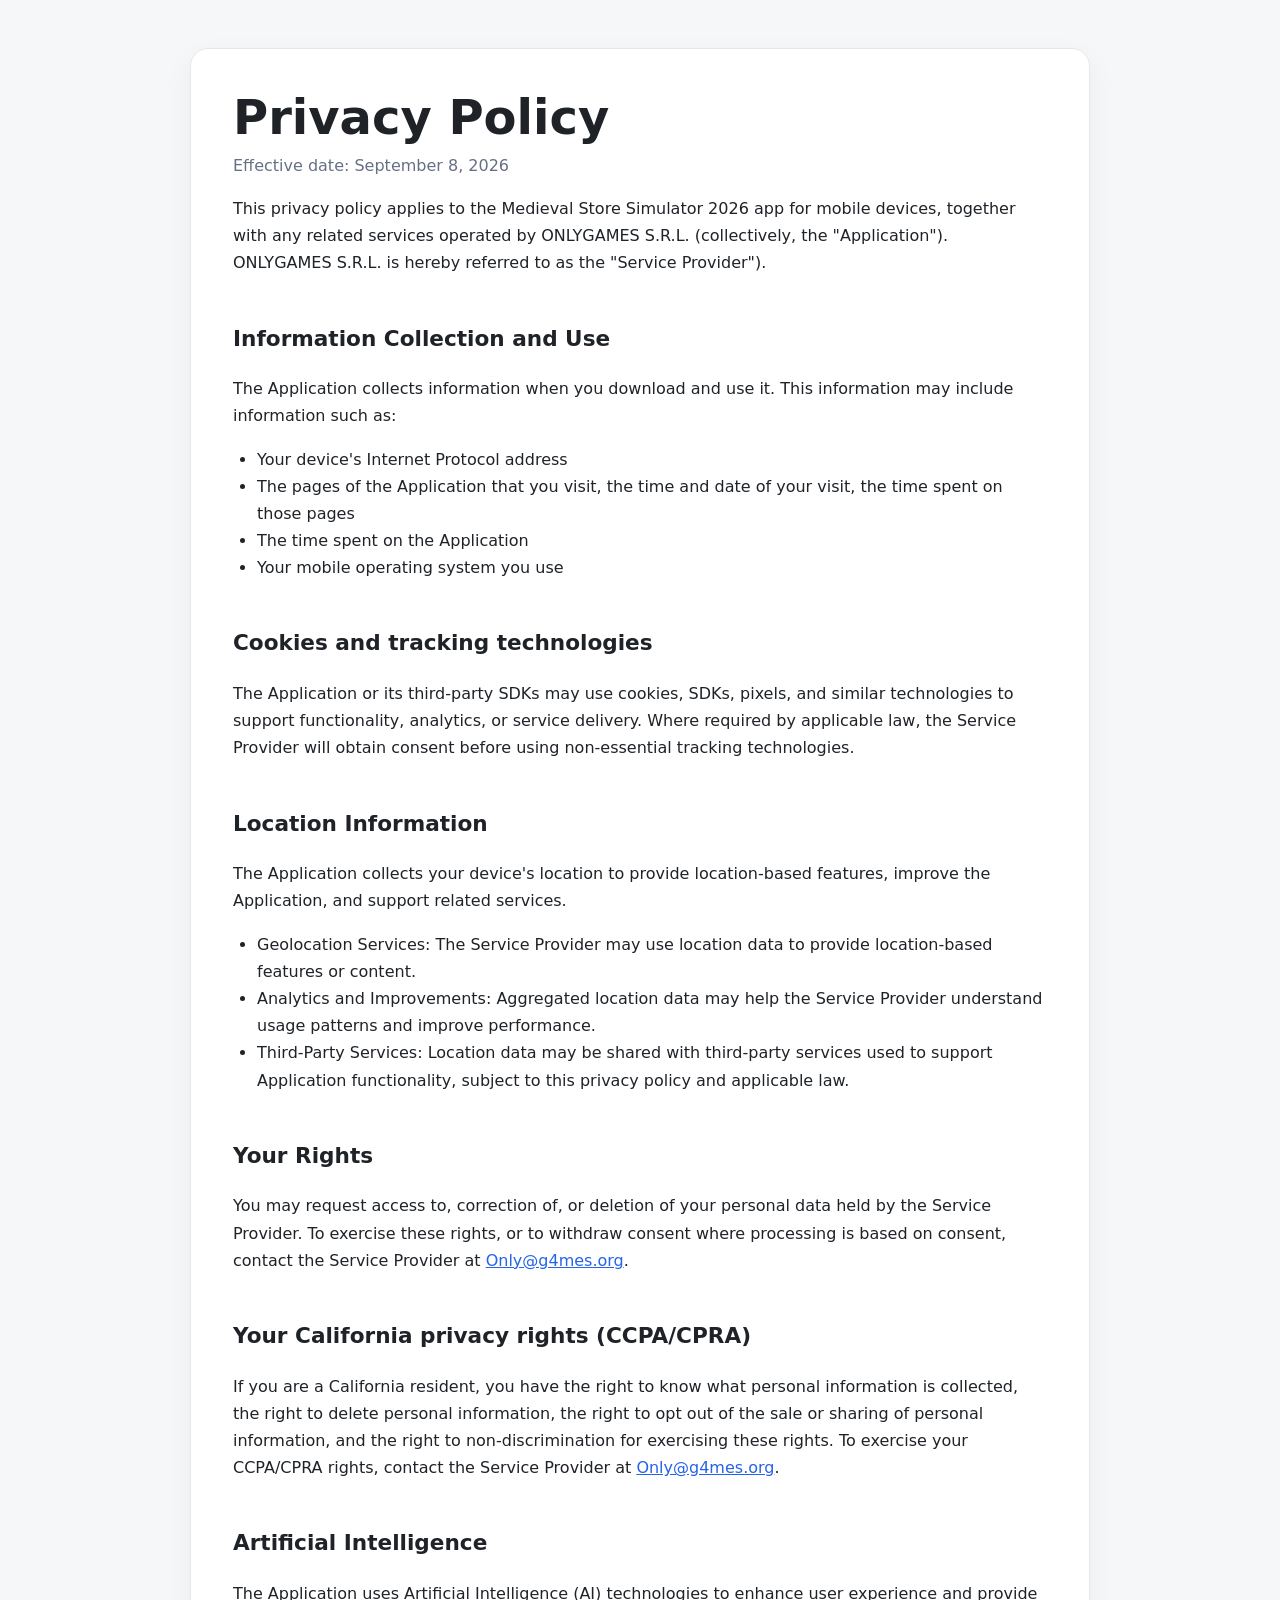
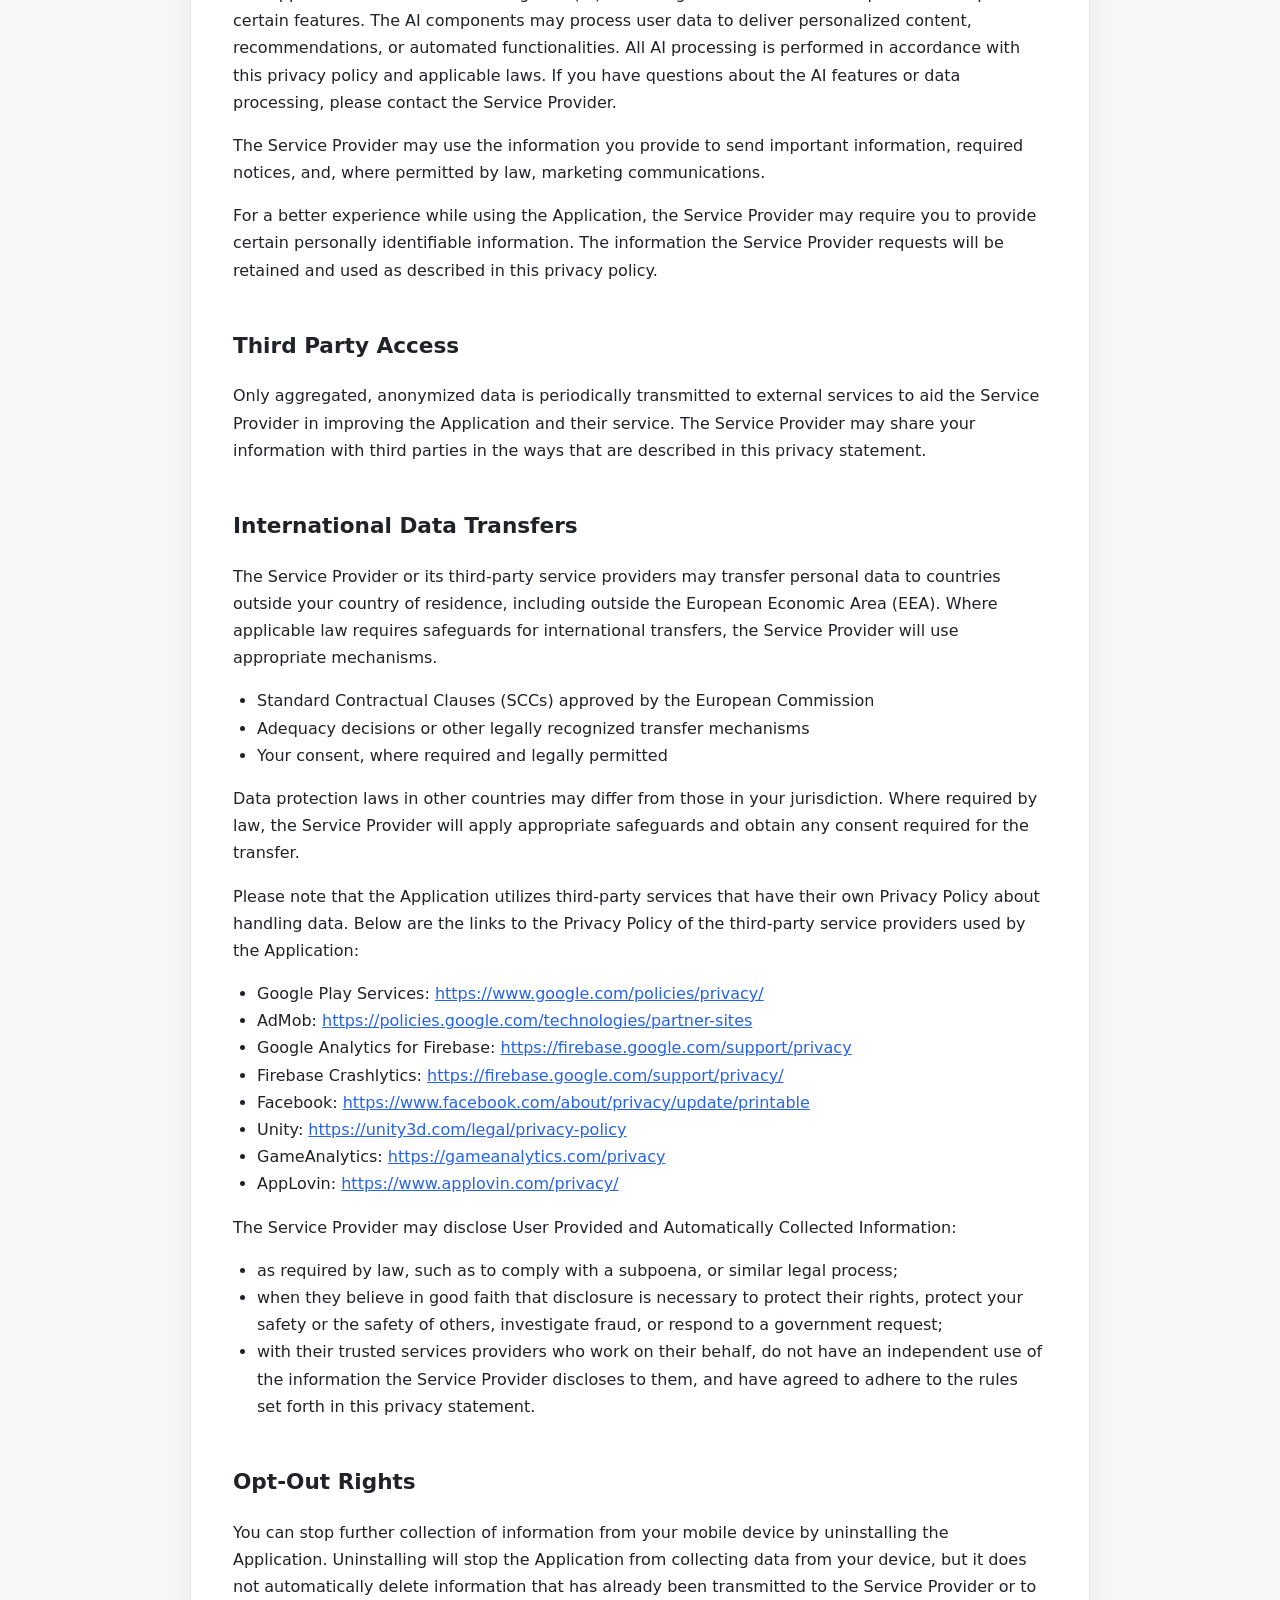
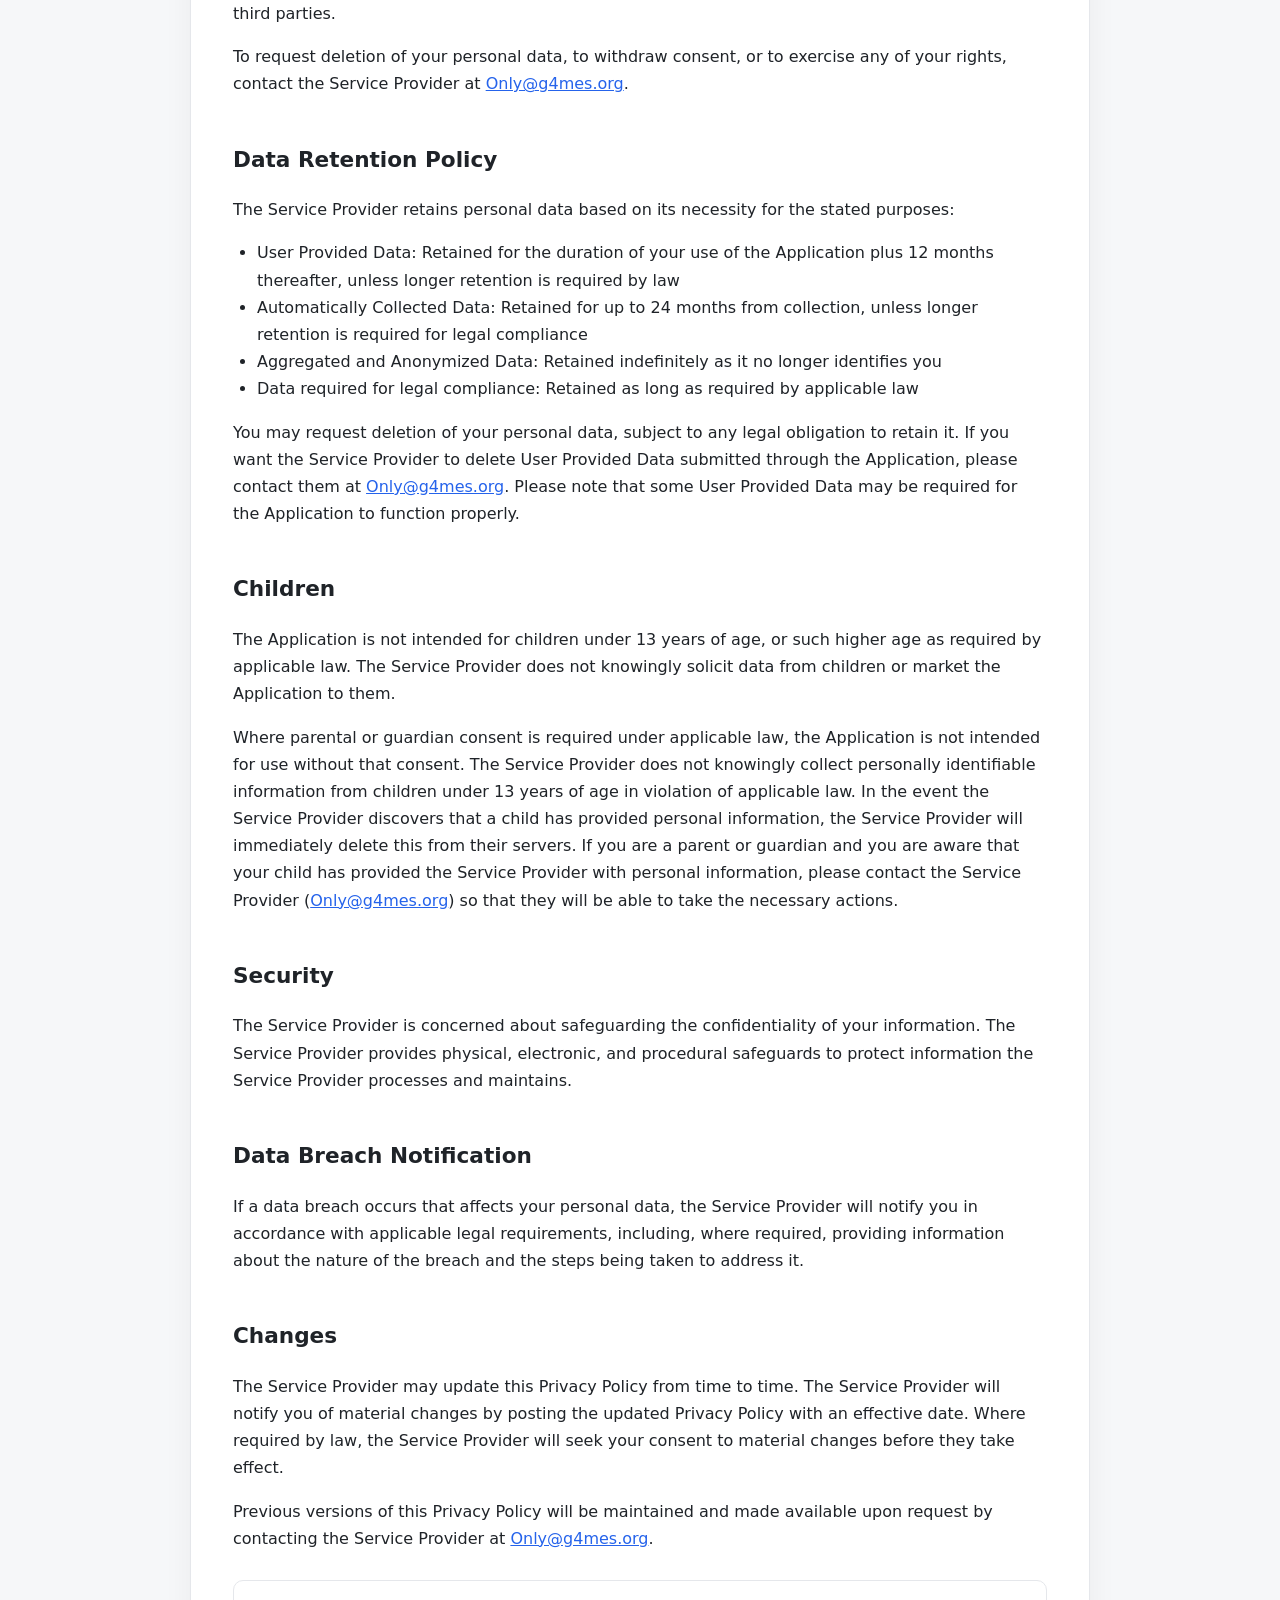
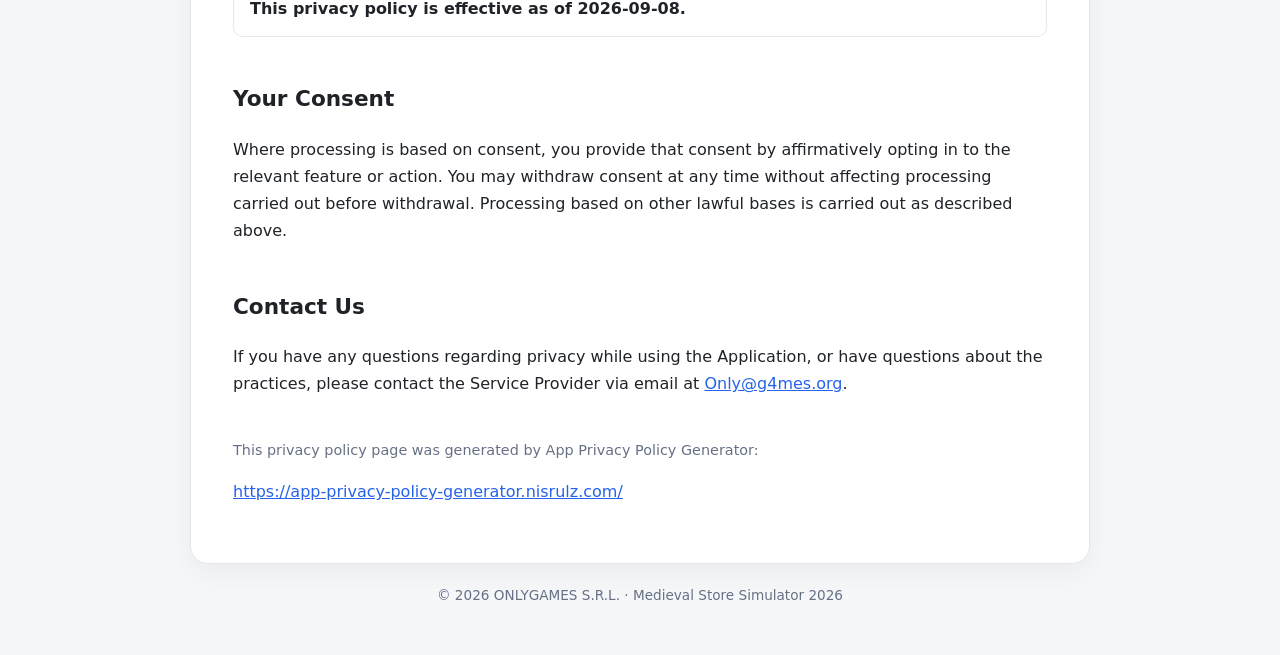
==== privacy-policy-medieval-store-simulator-2026.html @ d5f91316 "+site" ====
<!doctype html>
<html lang="en">
<head>
<meta charset="utf-8">
<meta name="viewport" content="width=device-width, initial-scale=1">
<meta name="robots" content="index,follow">
<title>Privacy Policy — Medieval Store Simulator 2026</title>
<meta name="description" content="Privacy Policy for Medieval Store Simulator 2026 by ONLYGAMES S.R.L.">
<style>
:root {
  color-scheme: light dark;
  --bg: #f6f7f9;
  --card: #ffffff;
  --text: #1f2328;
  --muted: #667085;
  --line: #e5e7eb;
  --accent: #2563eb;
}
@media (prefers-color-scheme: dark) {
  :root {
    --bg: #0f1115;
    --card: #171a21;
    --text: #f4f4f5;
    --muted: #a1a1aa;
    --line: #2a2f3a;
    --accent: #7aa2ff;
  }
}
* { box-sizing: border-box; }
body {
  margin: 0;
  background: var(--bg);
  color: var(--text);
  font-family: Inter, ui-sans-serif, system-ui, -apple-system, BlinkMacSystemFont, "Segoe UI", sans-serif;
  line-height: 1.7;
}
main {
  max-width: 940px;
  margin: 48px auto;
  padding: 0 20px;
}
article {
  background: var(--card);
  border: 1px solid var(--line);
  border-radius: 18px;
  padding: 42px;
  box-shadow: 0 10px 30px rgba(0,0,0,.05);
}
h1 { font-size: clamp(2rem, 5vw, 3rem); line-height: 1.1; margin: 0 0 8px; }
h2 { margin-top: 36px; padding-top: 8px; font-size: 1.35rem; }
p, li { font-size: 1rem; }
ul { padding-left: 24px; }
a { color: var(--accent); word-break: break-word; }
.meta { color: var(--muted); margin-top: 0; }
.effective {
  margin-top: 28px;
  padding: 14px 16px;
  border: 1px solid var(--line);
  border-radius: 10px;
}
.generator { color: var(--muted); font-size: .9rem; margin-top: 40px; }
footer {
  color: var(--muted);
  text-align: center;
  font-size: .85rem;
  padding: 20px 0 0;
}
@media (max-width: 640px) {
  main { margin: 18px auto; padding: 0 12px; }
  article { padding: 24px 18px; border-radius: 14px; }
}
</style>
</head>
<body>
<main>
<article>
<h1>Privacy Policy</h1><p class="meta">Effective date: September 8, 2026</p><p>This privacy policy applies to the Medieval Store Simulator 2026 app for mobile devices, together with any related services operated by ONLYGAMES S.R.L. (collectively, the &quot;Application&quot;). ONLYGAMES S.R.L. is hereby referred to as the &quot;Service Provider&quot;).</p><h2>Information Collection and Use</h2><p>The Application collects information when you download and use it. This information may include information such as:</p><ul><li>Your device&#x27;s Internet Protocol address</li><li>The pages of the Application that you visit, the time and date of your visit, the time spent on those pages</li><li>The time spent on the Application</li><li>Your mobile operating system you use</li></ul><h2>Cookies and tracking technologies</h2><p>The Application or its third-party SDKs may use cookies, SDKs, pixels, and similar technologies to support functionality, analytics, or service delivery. Where required by applicable law, the Service Provider will obtain consent before using non-essential tracking technologies.</p><h2>Location Information</h2><p>The Application collects your device&#x27;s location to provide location-based features, improve the Application, and support related services.</p><ul><li>Geolocation Services: The Service Provider may use location data to provide location-based features or content.</li><li>Analytics and Improvements: Aggregated location data may help the Service Provider understand usage patterns and improve performance.</li><li>Third-Party Services: Location data may be shared with third-party services used to support Application functionality, subject to this privacy policy and applicable law.</li></ul><h2>Your Rights</h2><p>You may request access to, correction of, or deletion of your personal data held by the Service Provider. To exercise these rights, or to withdraw consent where processing is based on consent, contact the Service Provider at <a href="mailto:Only@g4mes.org">Only@g4mes.org</a>.</p><h2>Your California privacy rights (CCPA/CPRA)</h2><p>If you are a California resident, you have the right to know what personal information is collected, the right to delete personal information, the right to opt out of the sale or sharing of personal information, and the right to non-discrimination for exercising these rights. To exercise your CCPA/CPRA rights, contact the Service Provider at <a href="mailto:Only@g4mes.org">Only@g4mes.org</a>.</p><h2>Artificial Intelligence</h2><p>The Application uses Artificial Intelligence (AI) technologies to enhance user experience and provide certain features. The AI components may process user data to deliver personalized content, recommendations, or automated functionalities. All AI processing is performed in accordance with this privacy policy and applicable laws. If you have questions about the AI features or data processing, please contact the Service Provider.</p><p>The Service Provider may use the information you provide to send important information, required notices, and, where permitted by law, marketing communications.</p><p>For a better experience while using the Application, the Service Provider may require you to provide certain personally identifiable information. The information the Service Provider requests will be retained and used as described in this privacy policy.</p><h2>Third Party Access</h2><p>Only aggregated, anonymized data is periodically transmitted to external services to aid the Service Provider in improving the Application and their service. The Service Provider may share your information with third parties in the ways that are described in this privacy statement.</p><h2>International Data Transfers</h2><p>The Service Provider or its third-party service providers may transfer personal data to countries outside your country of residence, including outside the European Economic Area (EEA). Where applicable law requires safeguards for international transfers, the Service Provider will use appropriate mechanisms.</p><ul><li>Standard Contractual Clauses (SCCs) approved by the European Commission</li><li>Adequacy decisions or other legally recognized transfer mechanisms</li><li>Your consent, where required and legally permitted</li></ul><p>Data protection laws in other countries may differ from those in your jurisdiction. Where required by law, the Service Provider will apply appropriate safeguards and obtain any consent required for the transfer.</p><p>Please note that the Application utilizes third-party services that have their own Privacy Policy about handling data. Below are the links to the Privacy Policy of the third-party service providers used by the Application:</p><ul><li>Google Play Services: <a href="https://www.google.com/policies/privacy/" target="_blank" rel="noopener noreferrer">https://www.google.com/policies/privacy/</a></li><li>AdMob: <a href="https://policies.google.com/technologies/partner-sites" target="_blank" rel="noopener noreferrer">https://policies.google.com/technologies/partner-sites</a></li><li>Google Analytics for Firebase: <a href="https://firebase.google.com/support/privacy" target="_blank" rel="noopener noreferrer">https://firebase.google.com/support/privacy</a></li><li>Firebase Crashlytics: <a href="https://firebase.google.com/support/privacy/" target="_blank" rel="noopener noreferrer">https://firebase.google.com/support/privacy/</a></li><li>Facebook: <a href="https://www.facebook.com/about/privacy/update/printable" target="_blank" rel="noopener noreferrer">https://www.facebook.com/about/privacy/update/printable</a></li><li>Unity: <a href="https://unity3d.com/legal/privacy-policy" target="_blank" rel="noopener noreferrer">https://unity3d.com/legal/privacy-policy</a></li><li>GameAnalytics: <a href="https://gameanalytics.com/privacy" target="_blank" rel="noopener noreferrer">https://gameanalytics.com/privacy</a></li><li>AppLovin: <a href="https://www.applovin.com/privacy/" target="_blank" rel="noopener noreferrer">https://www.applovin.com/privacy/</a></li></ul><p>The Service Provider may disclose User Provided and Automatically Collected Information:</p><ul><li>as required by law, such as to comply with a subpoena, or similar legal process;</li><li>when they believe in good faith that disclosure is necessary to protect their rights, protect your safety or the safety of others, investigate fraud, or respond to a government request;</li><li>with their trusted services providers who work on their behalf, do not have an independent use of the information the Service Provider discloses to them, and have agreed to adhere to the rules set forth in this privacy statement.</li></ul><h2>Opt-Out Rights</h2><p>You can stop further collection of information from your mobile device by uninstalling the Application. Uninstalling will stop the Application from collecting data from your device, but it does not automatically delete information that has already been transmitted to the Service Provider or to third parties.</p><p>To request deletion of your personal data, to withdraw consent, or to exercise any of your rights, contact the Service Provider at <a href="mailto:Only@g4mes.org">Only@g4mes.org</a>.</p><h2>Data Retention Policy</h2><p>The Service Provider retains personal data based on its necessity for the stated purposes:</p><ul><li>User Provided Data: Retained for the duration of your use of the Application plus 12 months thereafter, unless longer retention is required by law</li><li>Automatically Collected Data: Retained for up to 24 months from collection, unless longer retention is required for legal compliance</li><li>Aggregated and Anonymized Data: Retained indefinitely as it no longer identifies you</li><li>Data required for legal compliance: Retained as long as required by applicable law</li></ul><p>You may request deletion of your personal data, subject to any legal obligation to retain it. If you want the Service Provider to delete User Provided Data submitted through the Application, please contact them at <a href="mailto:Only@g4mes.org">Only@g4mes.org</a>. Please note that some User Provided Data may be required for the Application to function properly.</p><h2>Children</h2><p>The Application is not intended for children under 13 years of age, or such higher age as required by applicable law. The Service Provider does not knowingly solicit data from children or market the Application to them.</p><p>Where parental or guardian consent is required under applicable law, the Application is not intended for use without that consent. The Service Provider does not knowingly collect personally identifiable information from children under 13 years of age in violation of applicable law. In the event the Service Provider discovers that a child has provided personal information, the Service Provider will immediately delete this from their servers. If you are a parent or guardian and you are aware that your child has provided the Service Provider with personal information, please contact the Service Provider (<a href="mailto:Only@g4mes.org">Only@g4mes.org</a>) so that they will be able to take the necessary actions.</p><h2>Security</h2><p>The Service Provider is concerned about safeguarding the confidentiality of your information. The Service Provider provides physical, electronic, and procedural safeguards to protect information the Service Provider processes and maintains.</p><h2>Data Breach Notification</h2><p>If a data breach occurs that affects your personal data, the Service Provider will notify you in accordance with applicable legal requirements, including, where required, providing information about the nature of the breach and the steps being taken to address it.</p><h2>Changes</h2><p>The Service Provider may update this Privacy Policy from time to time. The Service Provider will notify you of material changes by posting the updated Privacy Policy with an effective date. Where required by law, the Service Provider will seek your consent to material changes before they take effect.</p><p>Previous versions of this Privacy Policy will be maintained and made available upon request by contacting the Service Provider at <a href="mailto:Only@g4mes.org">Only@g4mes.org</a>.</p><p class="effective"><strong>This privacy policy is effective as of 2026-09-08.</strong></p><h2>Your Consent</h2><p>Where processing is based on consent, you provide that consent by affirmatively opting in to the relevant feature or action. You may withdraw consent at any time without affecting processing carried out before withdrawal. Processing based on other lawful bases is carried out as described above.</p><h2>Contact Us</h2><p>If you have any questions regarding privacy while using the Application, or have questions about the practices, please contact the Service Provider via email at <a href="mailto:Only@g4mes.org">Only@g4mes.org</a>.</p><p class="generator">This privacy policy page was generated by App Privacy Policy Generator:</p><p><a href="https://app-privacy-policy-generator.nisrulz.com/" target="_blank" rel="noopener noreferrer">https://app-privacy-policy-generator.nisrulz.com/</a></p>
</article>
<footer>© 2026 ONLYGAMES S.R.L. · Medieval Store Simulator 2026</footer>
</main>
</body>
</html>
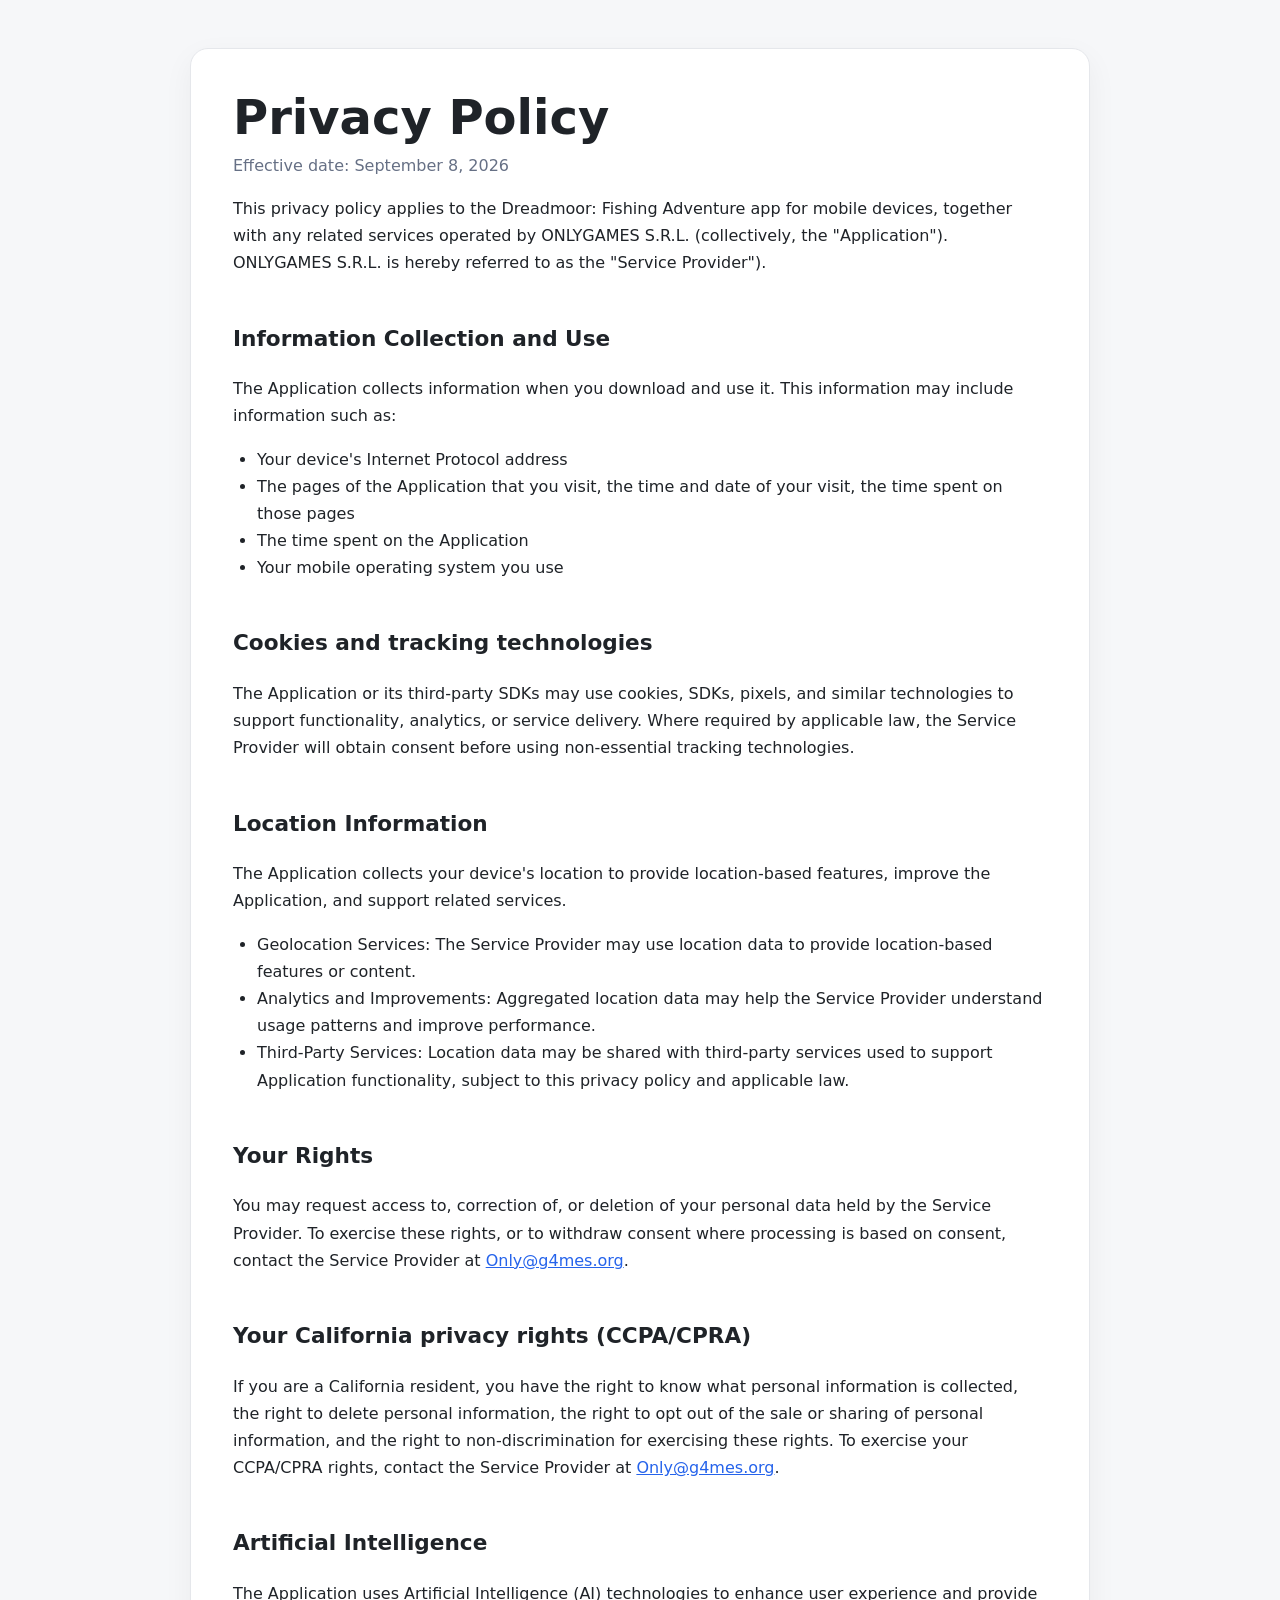
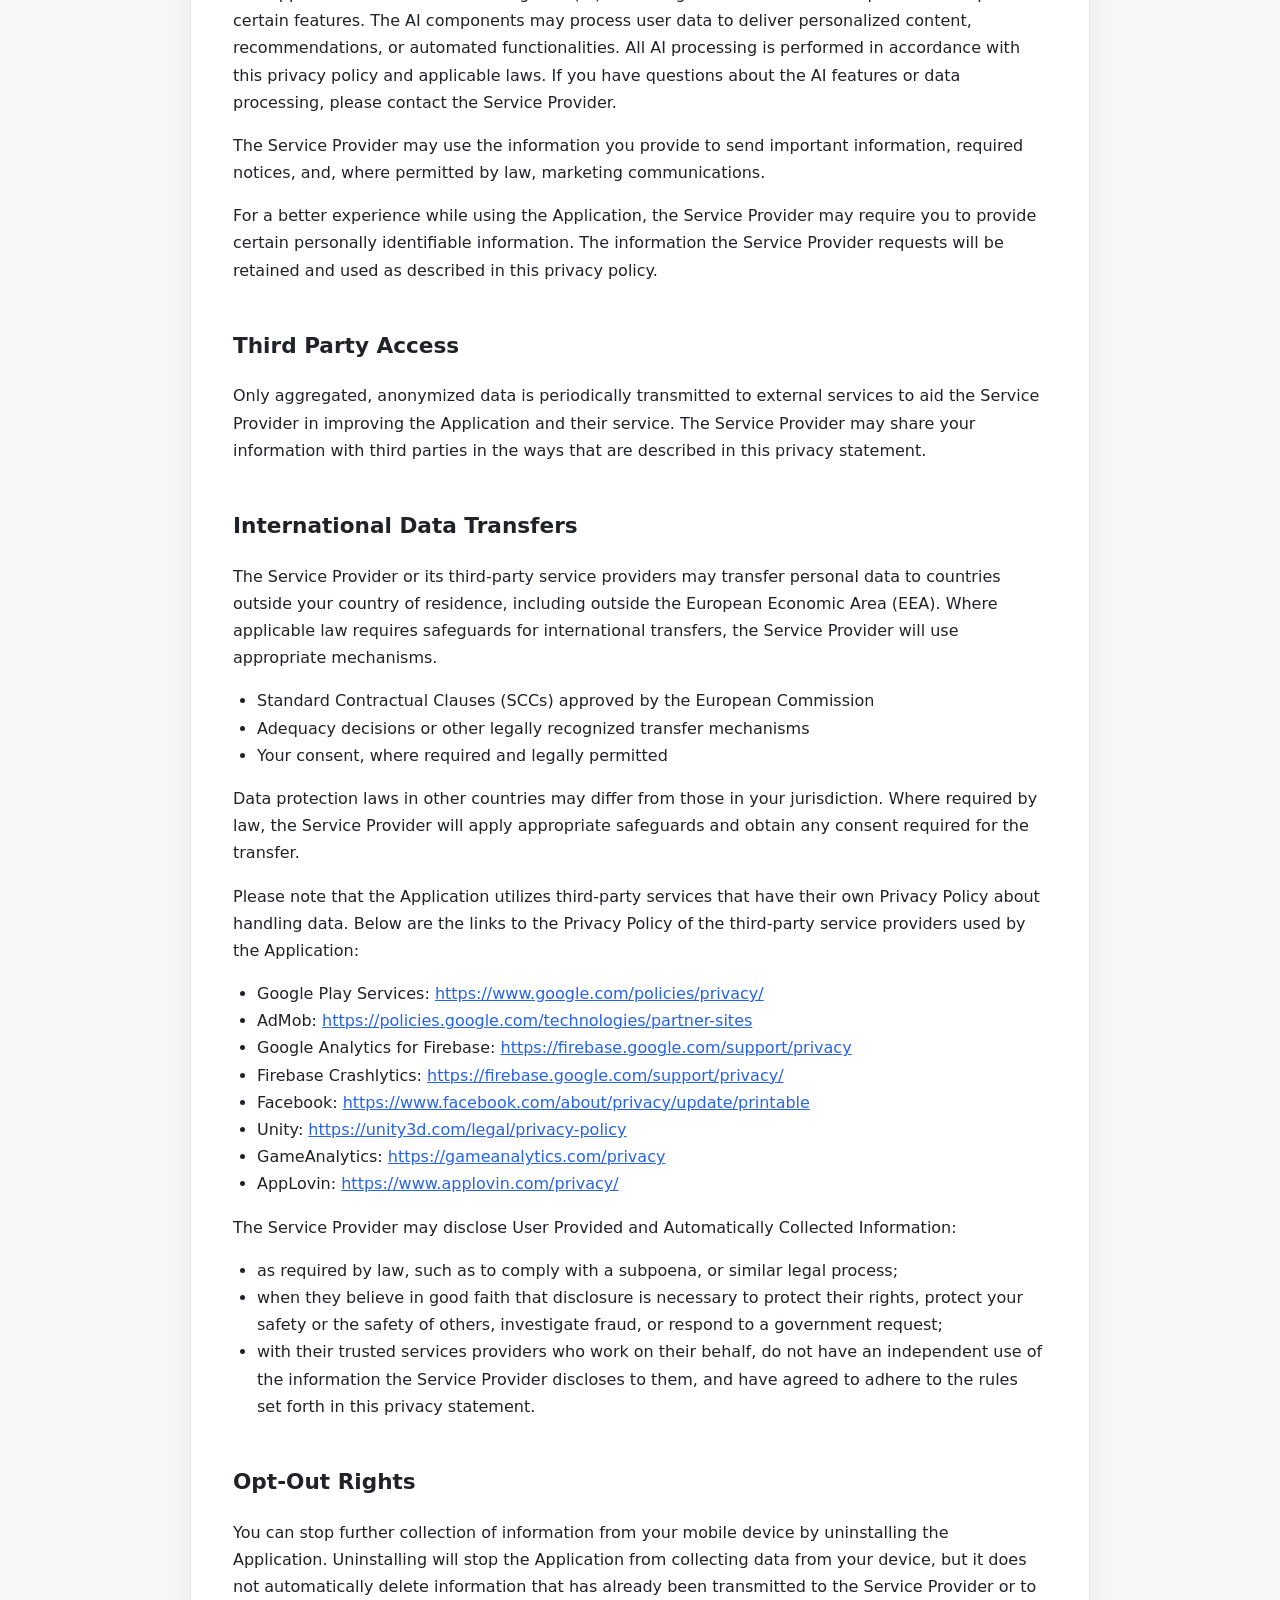
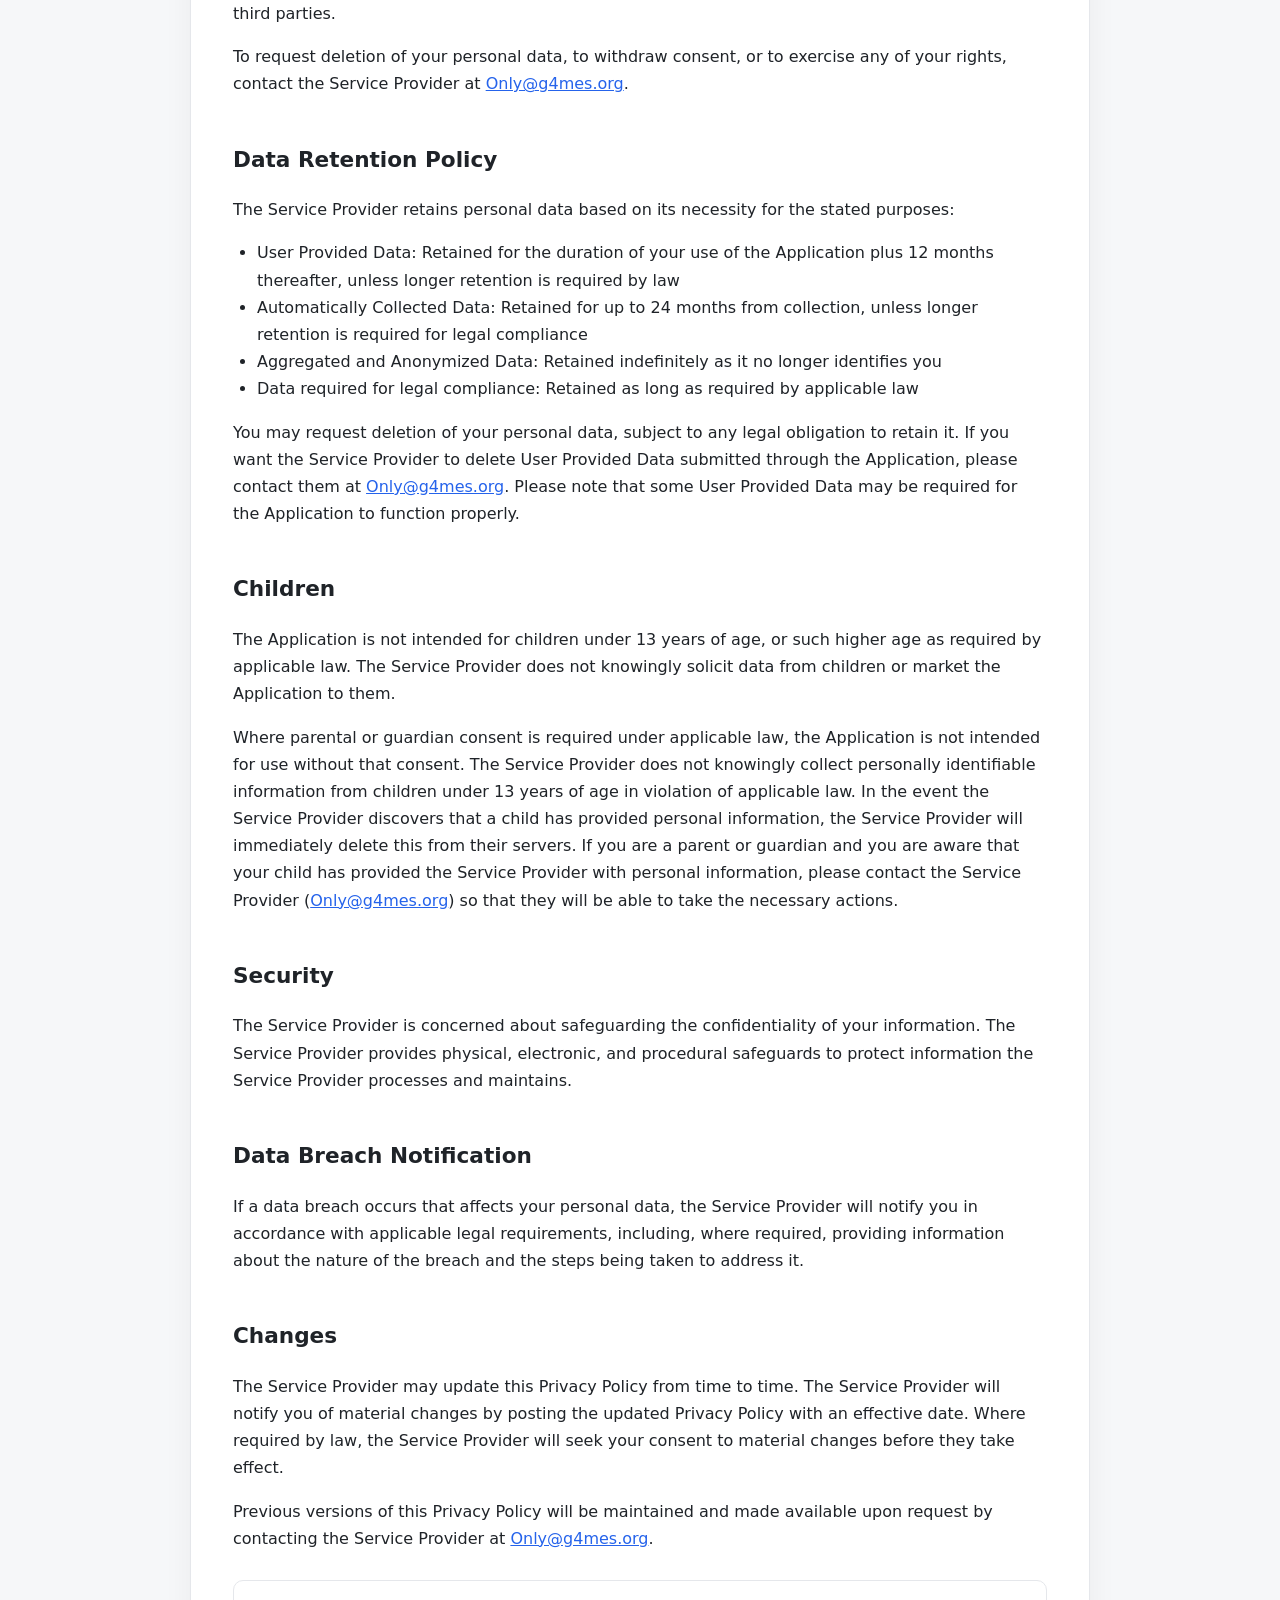
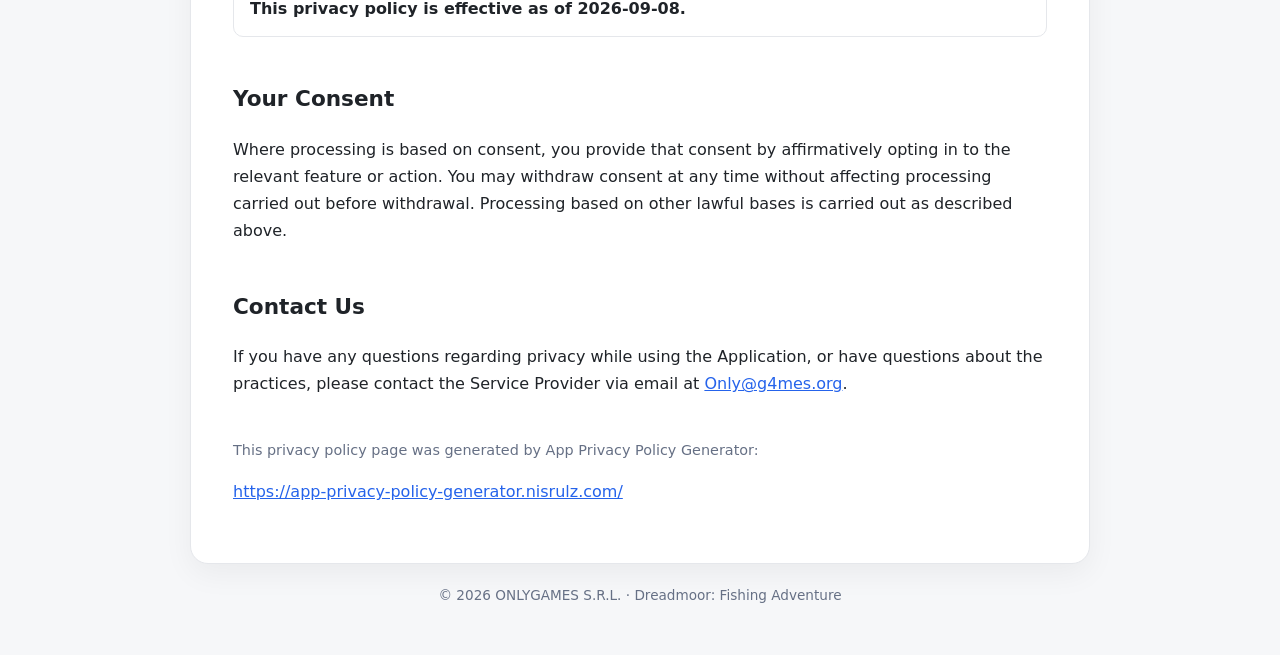
==== commit ec035746: "Update" ====
--- a/privacy-policy-medieval-store-simulator-2026.html
+++ b/privacy-policy-medieval-store-simulator-2026.html
@@ -4,8 +4,8 @@
 <meta charset="utf-8">
 <meta name="viewport" content="width=device-width, initial-scale=1">
 <meta name="robots" content="index,follow">
-<title>Privacy Policy — Medieval Store Simulator 2026</title>
-<meta name="description" content="Privacy Policy for Medieval Store Simulator 2026 by ONLYGAMES S.R.L.">
+<title>Privacy Policy — Dreadmoor: Fishing Adventure</title>
+<meta name="description" content="Privacy Policy for Dreadmoor: Fishing Adventure by ONLYGAMES S.R.L.">
 <style>
 :root {
   color-scheme: light dark;
@@ -74,9 +74,9 @@
 <body>
 <main>
 <article>
-<h1>Privacy Policy</h1><p class="meta">Effective date: September 8, 2026</p><p>This privacy policy applies to the Medieval Store Simulator 2026 app for mobile devices, together with any related services operated by ONLYGAMES S.R.L. (collectively, the &quot;Application&quot;). ONLYGAMES S.R.L. is hereby referred to as the &quot;Service Provider&quot;).</p><h2>Information Collection and Use</h2><p>The Application collects information when you download and use it. This information may include information such as:</p><ul><li>Your device&#x27;s Internet Protocol address</li><li>The pages of the Application that you visit, the time and date of your visit, the time spent on those pages</li><li>The time spent on the Application</li><li>Your mobile operating system you use</li></ul><h2>Cookies and tracking technologies</h2><p>The Application or its third-party SDKs may use cookies, SDKs, pixels, and similar technologies to support functionality, analytics, or service delivery. Where required by applicable law, the Service Provider will obtain consent before using non-essential tracking technologies.</p><h2>Location Information</h2><p>The Application collects your device&#x27;s location to provide location-based features, improve the Application, and support related services.</p><ul><li>Geolocation Services: The Service Provider may use location data to provide location-based features or content.</li><li>Analytics and Improvements: Aggregated location data may help the Service Provider understand usage patterns and improve performance.</li><li>Third-Party Services: Location data may be shared with third-party services used to support Application functionality, subject to this privacy policy and applicable law.</li></ul><h2>Your Rights</h2><p>You may request access to, correction of, or deletion of your personal data held by the Service Provider. To exercise these rights, or to withdraw consent where processing is based on consent, contact the Service Provider at <a href="mailto:Only@g4mes.org">Only@g4mes.org</a>.</p><h2>Your California privacy rights (CCPA/CPRA)</h2><p>If you are a California resident, you have the right to know what personal information is collected, the right to delete personal information, the right to opt out of the sale or sharing of personal information, and the right to non-discrimination for exercising these rights. To exercise your CCPA/CPRA rights, contact the Service Provider at <a href="mailto:Only@g4mes.org">Only@g4mes.org</a>.</p><h2>Artificial Intelligence</h2><p>The Application uses Artificial Intelligence (AI) technologies to enhance user experience and provide certain features. The AI components may process user data to deliver personalized content, recommendations, or automated functionalities. All AI processing is performed in accordance with this privacy policy and applicable laws. If you have questions about the AI features or data processing, please contact the Service Provider.</p><p>The Service Provider may use the information you provide to send important information, required notices, and, where permitted by law, marketing communications.</p><p>For a better experience while using the Application, the Service Provider may require you to provide certain personally identifiable information. The information the Service Provider requests will be retained and used as described in this privacy policy.</p><h2>Third Party Access</h2><p>Only aggregated, anonymized data is periodically transmitted to external services to aid the Service Provider in improving the Application and their service. The Service Provider may share your information with third parties in the ways that are described in this privacy statement.</p><h2>International Data Transfers</h2><p>The Service Provider or its third-party service providers may transfer personal data to countries outside your country of residence, including outside the European Economic Area (EEA). Where applicable law requires safeguards for international transfers, the Service Provider will use appropriate mechanisms.</p><ul><li>Standard Contractual Clauses (SCCs) approved by the European Commission</li><li>Adequacy decisions or other legally recognized transfer mechanisms</li><li>Your consent, where required and legally permitted</li></ul><p>Data protection laws in other countries may differ from those in your jurisdiction. Where required by law, the Service Provider will apply appropriate safeguards and obtain any consent required for the transfer.</p><p>Please note that the Application utilizes third-party services that have their own Privacy Policy about handling data. Below are the links to the Privacy Policy of the third-party service providers used by the Application:</p><ul><li>Google Play Services: <a href="https://www.google.com/policies/privacy/" target="_blank" rel="noopener noreferrer">https://www.google.com/policies/privacy/</a></li><li>AdMob: <a href="https://policies.google.com/technologies/partner-sites" target="_blank" rel="noopener noreferrer">https://policies.google.com/technologies/partner-sites</a></li><li>Google Analytics for Firebase: <a href="https://firebase.google.com/support/privacy" target="_blank" rel="noopener noreferrer">https://firebase.google.com/support/privacy</a></li><li>Firebase Crashlytics: <a href="https://firebase.google.com/support/privacy/" target="_blank" rel="noopener noreferrer">https://firebase.google.com/support/privacy/</a></li><li>Facebook: <a href="https://www.facebook.com/about/privacy/update/printable" target="_blank" rel="noopener noreferrer">https://www.facebook.com/about/privacy/update/printable</a></li><li>Unity: <a href="https://unity3d.com/legal/privacy-policy" target="_blank" rel="noopener noreferrer">https://unity3d.com/legal/privacy-policy</a></li><li>GameAnalytics: <a href="https://gameanalytics.com/privacy" target="_blank" rel="noopener noreferrer">https://gameanalytics.com/privacy</a></li><li>AppLovin: <a href="https://www.applovin.com/privacy/" target="_blank" rel="noopener noreferrer">https://www.applovin.com/privacy/</a></li></ul><p>The Service Provider may disclose User Provided and Automatically Collected Information:</p><ul><li>as required by law, such as to comply with a subpoena, or similar legal process;</li><li>when they believe in good faith that disclosure is necessary to protect their rights, protect your safety or the safety of others, investigate fraud, or respond to a government request;</li><li>with their trusted services providers who work on their behalf, do not have an independent use of the information the Service Provider discloses to them, and have agreed to adhere to the rules set forth in this privacy statement.</li></ul><h2>Opt-Out Rights</h2><p>You can stop further collection of information from your mobile device by uninstalling the Application. Uninstalling will stop the Application from collecting data from your device, but it does not automatically delete information that has already been transmitted to the Service Provider or to third parties.</p><p>To request deletion of your personal data, to withdraw consent, or to exercise any of your rights, contact the Service Provider at <a href="mailto:Only@g4mes.org">Only@g4mes.org</a>.</p><h2>Data Retention Policy</h2><p>The Service Provider retains personal data based on its necessity for the stated purposes:</p><ul><li>User Provided Data: Retained for the duration of your use of the Application plus 12 months thereafter, unless longer retention is required by law</li><li>Automatically Collected Data: Retained for up to 24 months from collection, unless longer retention is required for legal compliance</li><li>Aggregated and Anonymized Data: Retained indefinitely as it no longer identifies you</li><li>Data required for legal compliance: Retained as long as required by applicable law</li></ul><p>You may request deletion of your personal data, subject to any legal obligation to retain it. If you want the Service Provider to delete User Provided Data submitted through the Application, please contact them at <a href="mailto:Only@g4mes.org">Only@g4mes.org</a>. Please note that some User Provided Data may be required for the Application to function properly.</p><h2>Children</h2><p>The Application is not intended for children under 13 years of age, or such higher age as required by applicable law. The Service Provider does not knowingly solicit data from children or market the Application to them.</p><p>Where parental or guardian consent is required under applicable law, the Application is not intended for use without that consent. The Service Provider does not knowingly collect personally identifiable information from children under 13 years of age in violation of applicable law. In the event the Service Provider discovers that a child has provided personal information, the Service Provider will immediately delete this from their servers. If you are a parent or guardian and you are aware that your child has provided the Service Provider with personal information, please contact the Service Provider (<a href="mailto:Only@g4mes.org">Only@g4mes.org</a>) so that they will be able to take the necessary actions.</p><h2>Security</h2><p>The Service Provider is concerned about safeguarding the confidentiality of your information. The Service Provider provides physical, electronic, and procedural safeguards to protect information the Service Provider processes and maintains.</p><h2>Data Breach Notification</h2><p>If a data breach occurs that affects your personal data, the Service Provider will notify you in accordance with applicable legal requirements, including, where required, providing information about the nature of the breach and the steps being taken to address it.</p><h2>Changes</h2><p>The Service Provider may update this Privacy Policy from time to time. The Service Provider will notify you of material changes by posting the updated Privacy Policy with an effective date. Where required by law, the Service Provider will seek your consent to material changes before they take effect.</p><p>Previous versions of this Privacy Policy will be maintained and made available upon request by contacting the Service Provider at <a href="mailto:Only@g4mes.org">Only@g4mes.org</a>.</p><p class="effective"><strong>This privacy policy is effective as of 2026-09-08.</strong></p><h2>Your Consent</h2><p>Where processing is based on consent, you provide that consent by affirmatively opting in to the relevant feature or action. You may withdraw consent at any time without affecting processing carried out before withdrawal. Processing based on other lawful bases is carried out as described above.</p><h2>Contact Us</h2><p>If you have any questions regarding privacy while using the Application, or have questions about the practices, please contact the Service Provider via email at <a href="mailto:Only@g4mes.org">Only@g4mes.org</a>.</p><p class="generator">This privacy policy page was generated by App Privacy Policy Generator:</p><p><a href="https://app-privacy-policy-generator.nisrulz.com/" target="_blank" rel="noopener noreferrer">https://app-privacy-policy-generator.nisrulz.com/</a></p>
+<h1>Privacy Policy</h1><p class="meta">Effective date: September 8, 2026</p><p>This privacy policy applies to the Dreadmoor: Fishing Adventure app for mobile devices, together with any related services operated by ONLYGAMES S.R.L. (collectively, the &quot;Application&quot;). ONLYGAMES S.R.L. is hereby referred to as the &quot;Service Provider&quot;).</p><h2>Information Collection and Use</h2><p>The Application collects information when you download and use it. This information may include information such as:</p><ul><li>Your device&#x27;s Internet Protocol address</li><li>The pages of the Application that you visit, the time and date of your visit, the time spent on those pages</li><li>The time spent on the Application</li><li>Your mobile operating system you use</li></ul><h2>Cookies and tracking technologies</h2><p>The Application or its third-party SDKs may use cookies, SDKs, pixels, and similar technologies to support functionality, analytics, or service delivery. Where required by applicable law, the Service Provider will obtain consent before using non-essential tracking technologies.</p><h2>Location Information</h2><p>The Application collects your device&#x27;s location to provide location-based features, improve the Application, and support related services.</p><ul><li>Geolocation Services: The Service Provider may use location data to provide location-based features or content.</li><li>Analytics and Improvements: Aggregated location data may help the Service Provider understand usage patterns and improve performance.</li><li>Third-Party Services: Location data may be shared with third-party services used to support Application functionality, subject to this privacy policy and applicable law.</li></ul><h2>Your Rights</h2><p>You may request access to, correction of, or deletion of your personal data held by the Service Provider. To exercise these rights, or to withdraw consent where processing is based on consent, contact the Service Provider at <a href="mailto:Only@g4mes.org">Only@g4mes.org</a>.</p><h2>Your California privacy rights (CCPA/CPRA)</h2><p>If you are a California resident, you have the right to know what personal information is collected, the right to delete personal information, the right to opt out of the sale or sharing of personal information, and the right to non-discrimination for exercising these rights. To exercise your CCPA/CPRA rights, contact the Service Provider at <a href="mailto:Only@g4mes.org">Only@g4mes.org</a>.</p><h2>Artificial Intelligence</h2><p>The Application uses Artificial Intelligence (AI) technologies to enhance user experience and provide certain features. The AI components may process user data to deliver personalized content, recommendations, or automated functionalities. All AI processing is performed in accordance with this privacy policy and applicable laws. If you have questions about the AI features or data processing, please contact the Service Provider.</p><p>The Service Provider may use the information you provide to send important information, required notices, and, where permitted by law, marketing communications.</p><p>For a better experience while using the Application, the Service Provider may require you to provide certain personally identifiable information. The information the Service Provider requests will be retained and used as described in this privacy policy.</p><h2>Third Party Access</h2><p>Only aggregated, anonymized data is periodically transmitted to external services to aid the Service Provider in improving the Application and their service. The Service Provider may share your information with third parties in the ways that are described in this privacy statement.</p><h2>International Data Transfers</h2><p>The Service Provider or its third-party service providers may transfer personal data to countries outside your country of residence, including outside the European Economic Area (EEA). Where applicable law requires safeguards for international transfers, the Service Provider will use appropriate mechanisms.</p><ul><li>Standard Contractual Clauses (SCCs) approved by the European Commission</li><li>Adequacy decisions or other legally recognized transfer mechanisms</li><li>Your consent, where required and legally permitted</li></ul><p>Data protection laws in other countries may differ from those in your jurisdiction. Where required by law, the Service Provider will apply appropriate safeguards and obtain any consent required for the transfer.</p><p>Please note that the Application utilizes third-party services that have their own Privacy Policy about handling data. Below are the links to the Privacy Policy of the third-party service providers used by the Application:</p><ul><li>Google Play Services: <a href="https://www.google.com/policies/privacy/" target="_blank" rel="noopener noreferrer">https://www.google.com/policies/privacy/</a></li><li>AdMob: <a href="https://policies.google.com/technologies/partner-sites" target="_blank" rel="noopener noreferrer">https://policies.google.com/technologies/partner-sites</a></li><li>Google Analytics for Firebase: <a href="https://firebase.google.com/support/privacy" target="_blank" rel="noopener noreferrer">https://firebase.google.com/support/privacy</a></li><li>Firebase Crashlytics: <a href="https://firebase.google.com/support/privacy/" target="_blank" rel="noopener noreferrer">https://firebase.google.com/support/privacy/</a></li><li>Facebook: <a href="https://www.facebook.com/about/privacy/update/printable" target="_blank" rel="noopener noreferrer">https://www.facebook.com/about/privacy/update/printable</a></li><li>Unity: <a href="https://unity3d.com/legal/privacy-policy" target="_blank" rel="noopener noreferrer">https://unity3d.com/legal/privacy-policy</a></li><li>GameAnalytics: <a href="https://gameanalytics.com/privacy" target="_blank" rel="noopener noreferrer">https://gameanalytics.com/privacy</a></li><li>AppLovin: <a href="https://www.applovin.com/privacy/" target="_blank" rel="noopener noreferrer">https://www.applovin.com/privacy/</a></li></ul><p>The Service Provider may disclose User Provided and Automatically Collected Information:</p><ul><li>as required by law, such as to comply with a subpoena, or similar legal process;</li><li>when they believe in good faith that disclosure is necessary to protect their rights, protect your safety or the safety of others, investigate fraud, or respond to a government request;</li><li>with their trusted services providers who work on their behalf, do not have an independent use of the information the Service Provider discloses to them, and have agreed to adhere to the rules set forth in this privacy statement.</li></ul><h2>Opt-Out Rights</h2><p>You can stop further collection of information from your mobile device by uninstalling the Application. Uninstalling will stop the Application from collecting data from your device, but it does not automatically delete information that has already been transmitted to the Service Provider or to third parties.</p><p>To request deletion of your personal data, to withdraw consent, or to exercise any of your rights, contact the Service Provider at <a href="mailto:Only@g4mes.org">Only@g4mes.org</a>.</p><h2>Data Retention Policy</h2><p>The Service Provider retains personal data based on its necessity for the stated purposes:</p><ul><li>User Provided Data: Retained for the duration of your use of the Application plus 12 months thereafter, unless longer retention is required by law</li><li>Automatically Collected Data: Retained for up to 24 months from collection, unless longer retention is required for legal compliance</li><li>Aggregated and Anonymized Data: Retained indefinitely as it no longer identifies you</li><li>Data required for legal compliance: Retained as long as required by applicable law</li></ul><p>You may request deletion of your personal data, subject to any legal obligation to retain it. If you want the Service Provider to delete User Provided Data submitted through the Application, please contact them at <a href="mailto:Only@g4mes.org">Only@g4mes.org</a>. Please note that some User Provided Data may be required for the Application to function properly.</p><h2>Children</h2><p>The Application is not intended for children under 13 years of age, or such higher age as required by applicable law. The Service Provider does not knowingly solicit data from children or market the Application to them.</p><p>Where parental or guardian consent is required under applicable law, the Application is not intended for use without that consent. The Service Provider does not knowingly collect personally identifiable information from children under 13 years of age in violation of applicable law. In the event the Service Provider discovers that a child has provided personal information, the Service Provider will immediately delete this from their servers. If you are a parent or guardian and you are aware that your child has provided the Service Provider with personal information, please contact the Service Provider (<a href="mailto:Only@g4mes.org">Only@g4mes.org</a>) so that they will be able to take the necessary actions.</p><h2>Security</h2><p>The Service Provider is concerned about safeguarding the confidentiality of your information. The Service Provider provides physical, electronic, and procedural safeguards to protect information the Service Provider processes and maintains.</p><h2>Data Breach Notification</h2><p>If a data breach occurs that affects your personal data, the Service Provider will notify you in accordance with applicable legal requirements, including, where required, providing information about the nature of the breach and the steps being taken to address it.</p><h2>Changes</h2><p>The Service Provider may update this Privacy Policy from time to time. The Service Provider will notify you of material changes by posting the updated Privacy Policy with an effective date. Where required by law, the Service Provider will seek your consent to material changes before they take effect.</p><p>Previous versions of this Privacy Policy will be maintained and made available upon request by contacting the Service Provider at <a href="mailto:Only@g4mes.org">Only@g4mes.org</a>.</p><p class="effective"><strong>This privacy policy is effective as of 2026-09-08.</strong></p><h2>Your Consent</h2><p>Where processing is based on consent, you provide that consent by affirmatively opting in to the relevant feature or action. You may withdraw consent at any time without affecting processing carried out before withdrawal. Processing based on other lawful bases is carried out as described above.</p><h2>Contact Us</h2><p>If you have any questions regarding privacy while using the Application, or have questions about the practices, please contact the Service Provider via email at <a href="mailto:Only@g4mes.org">Only@g4mes.org</a>.</p><p class="generator">This privacy policy page was generated by App Privacy Policy Generator:</p><p><a href="https://app-privacy-policy-generator.nisrulz.com/" target="_blank" rel="noopener noreferrer">https://app-privacy-policy-generator.nisrulz.com/</a></p>
 </article>
-<footer>© 2026 ONLYGAMES S.R.L. · Medieval Store Simulator 2026</footer>
+<footer>© 2026 ONLYGAMES S.R.L. · Dreadmoor: Fishing Adventure</footer>
 </main>
 </body>
 </html>
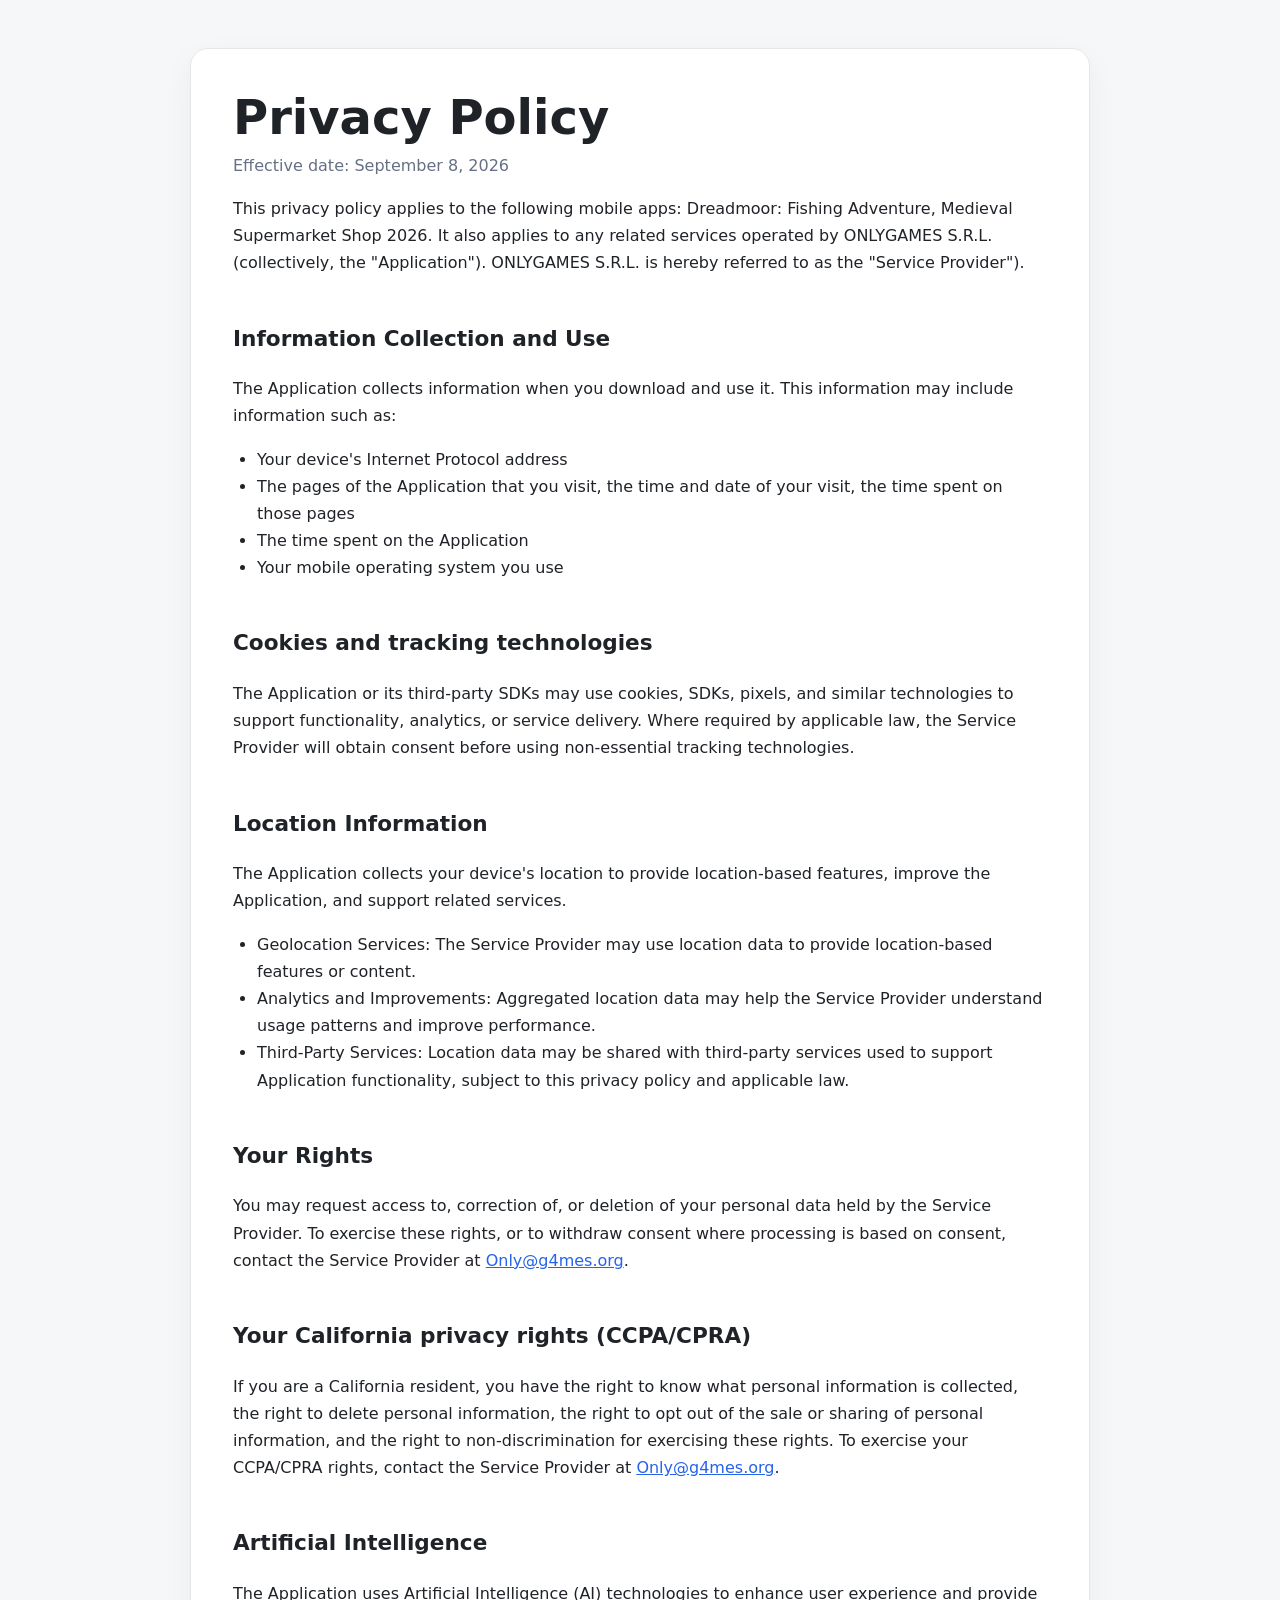
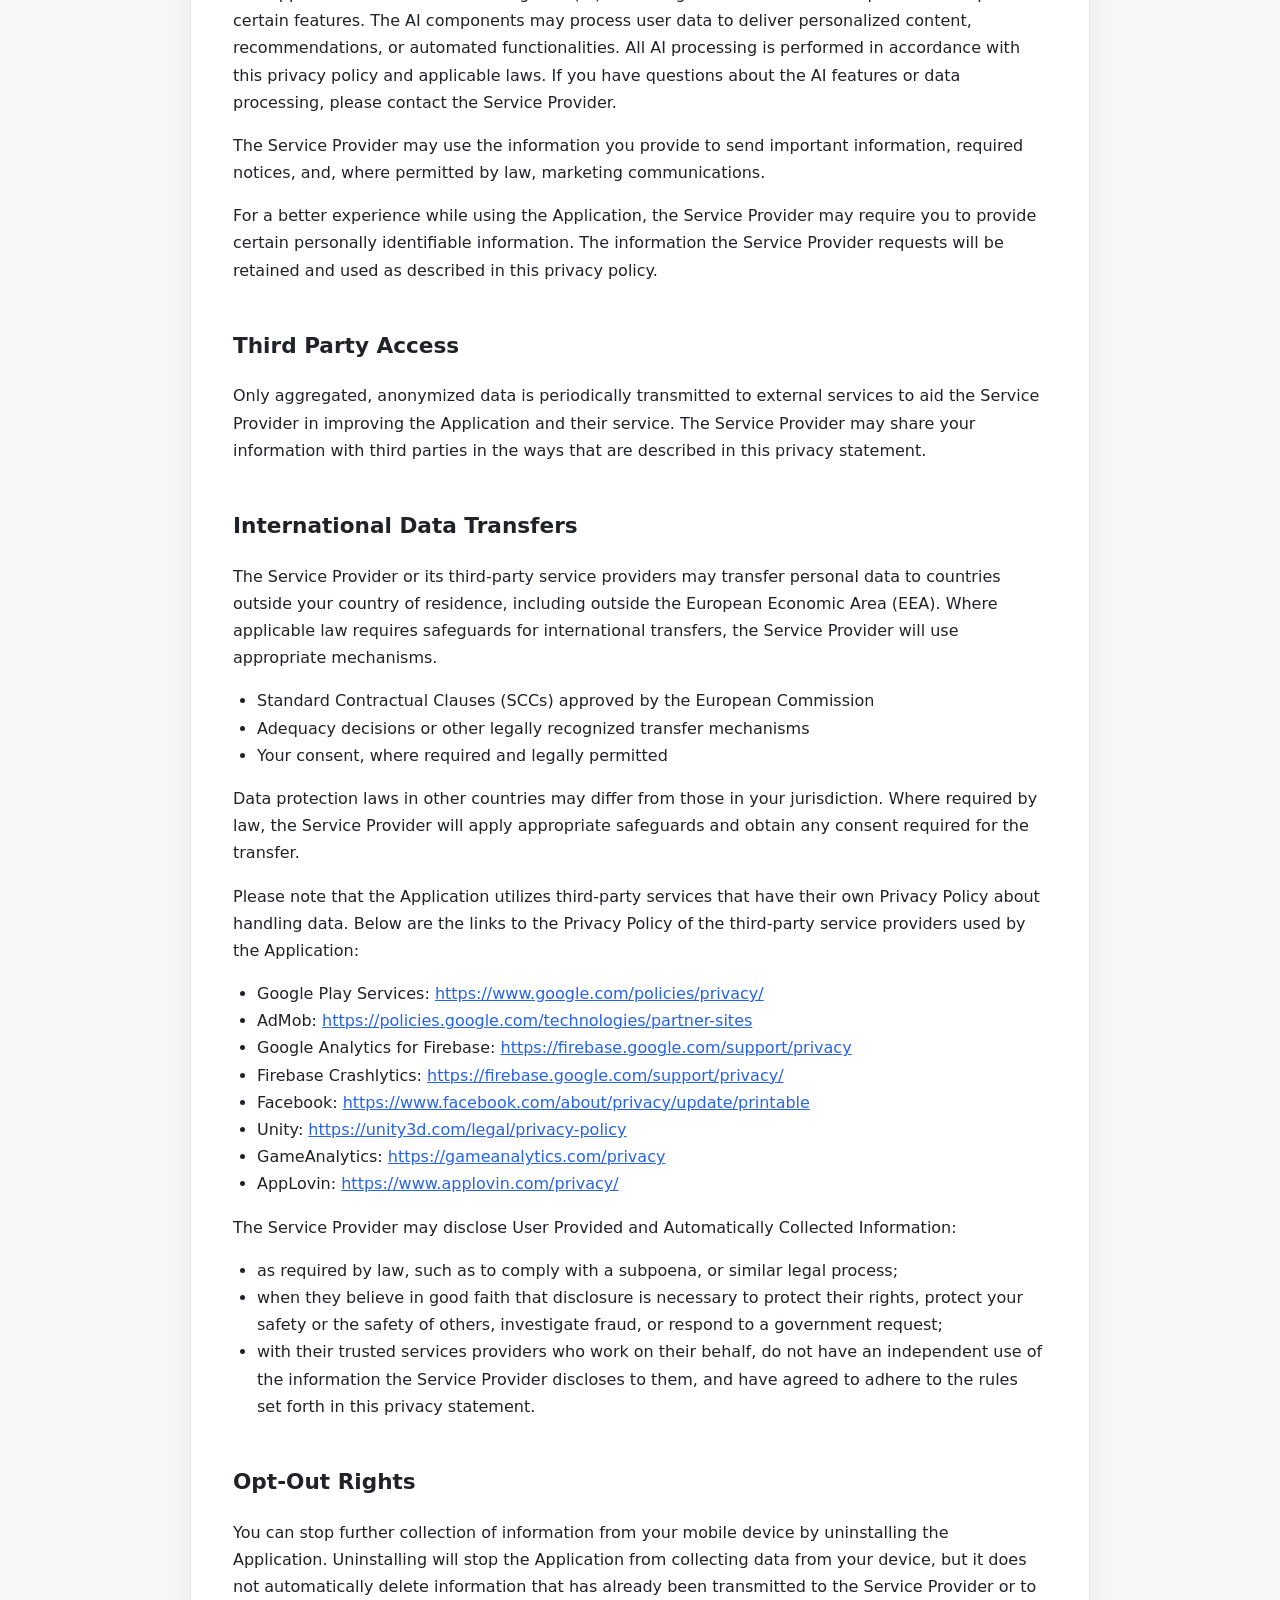
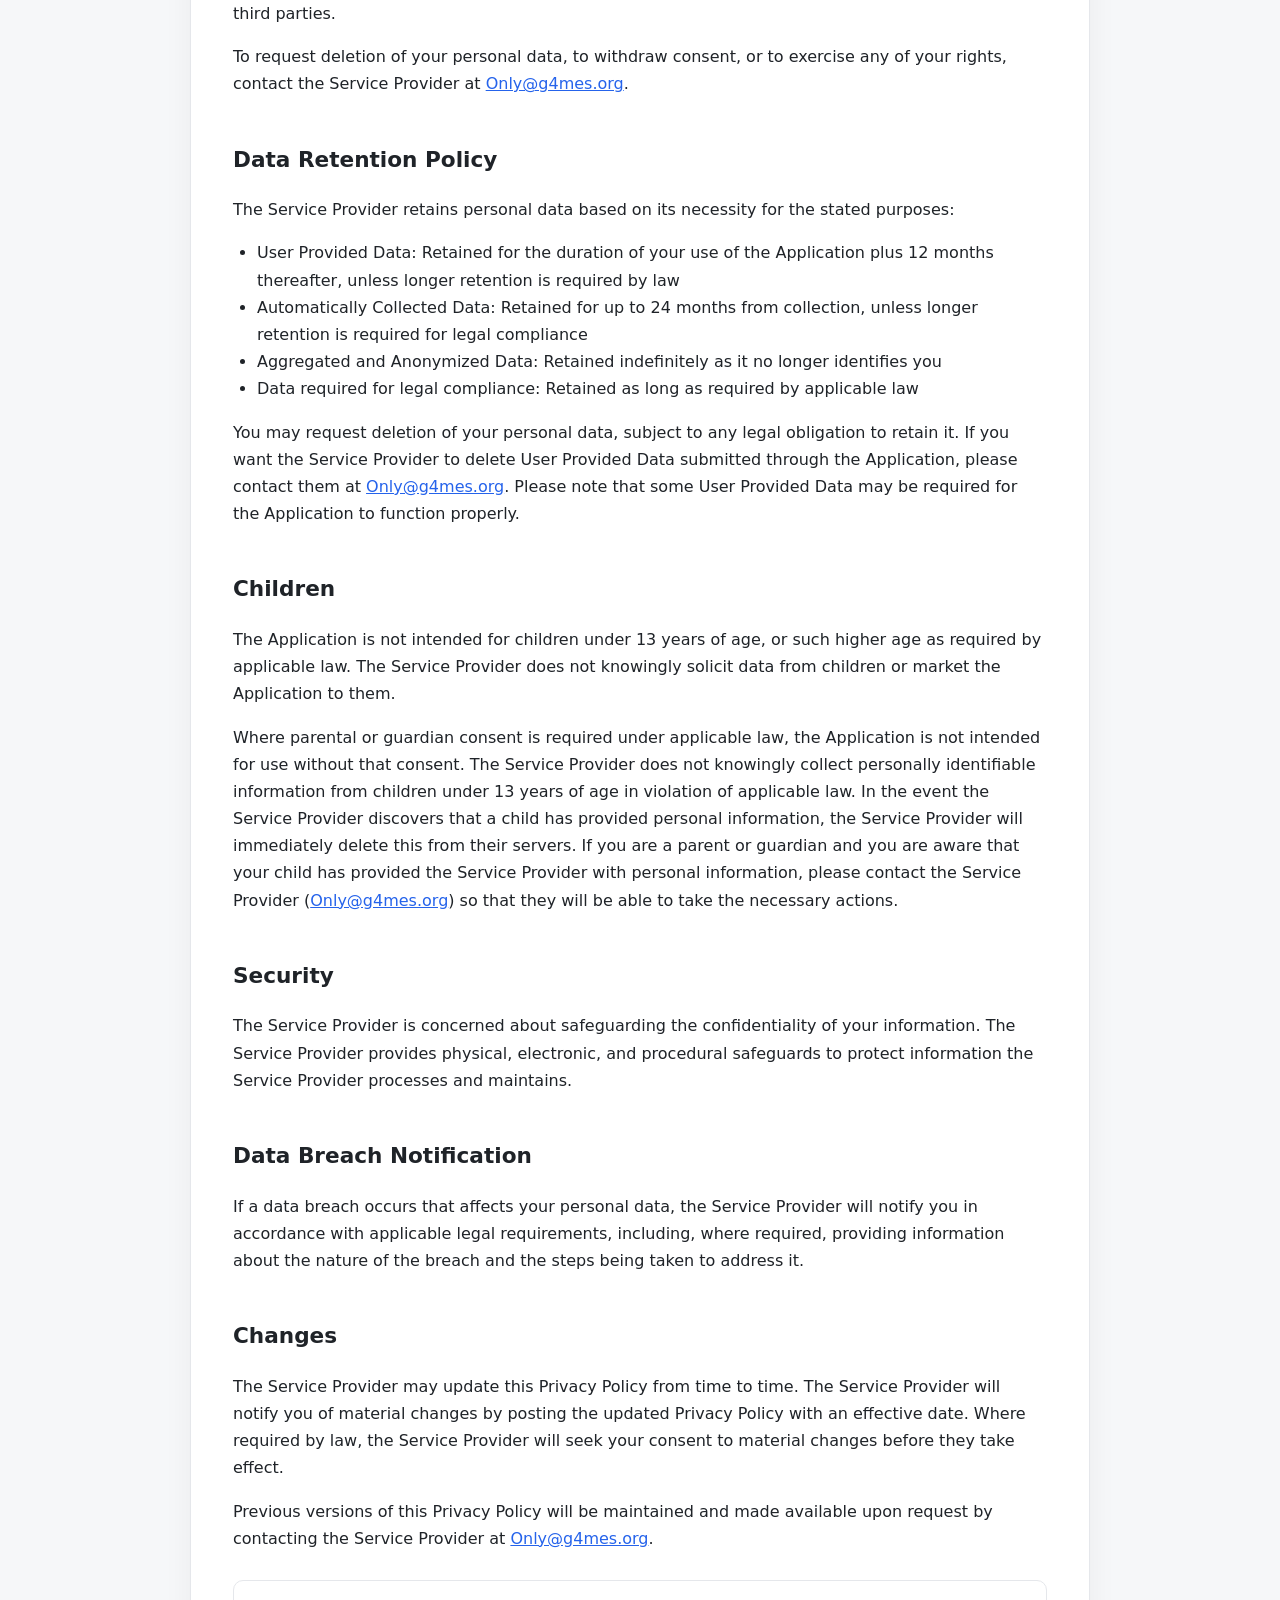
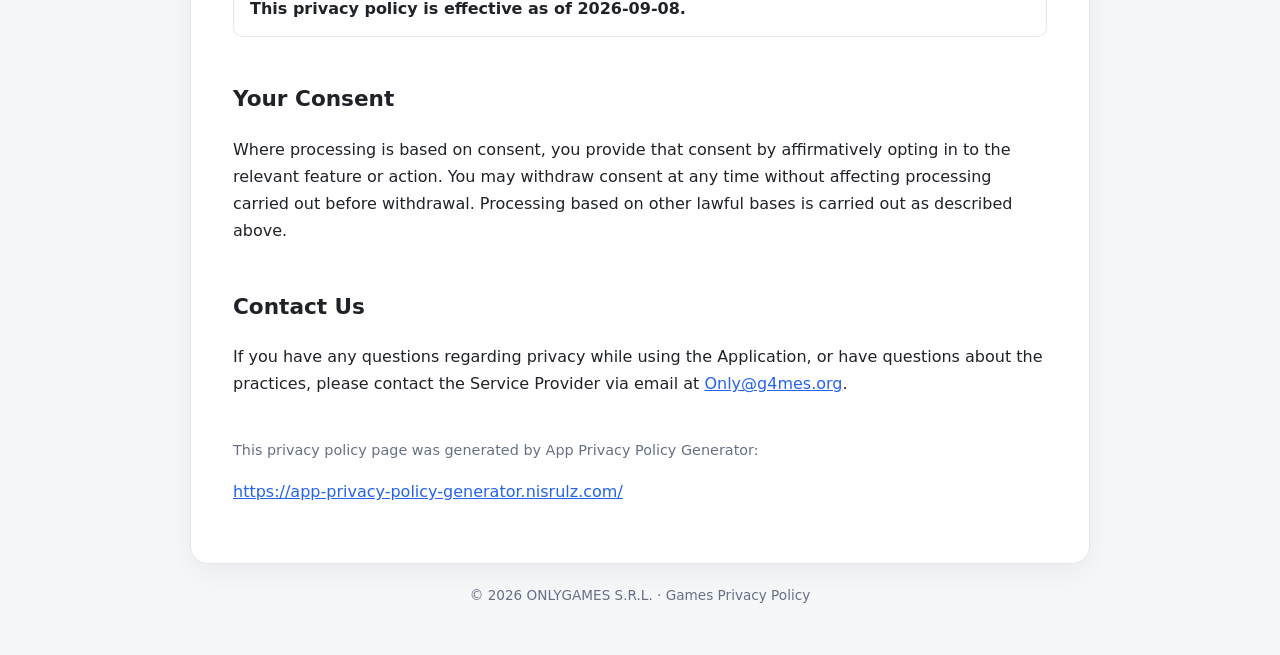
==== commit e0a9dda7: "update" ====
--- a/privacy-policy-medieval-store-simulator-2026.html
+++ b/privacy-policy-medieval-store-simulator-2026.html
@@ -4,8 +4,8 @@
 <meta charset="utf-8">
 <meta name="viewport" content="width=device-width, initial-scale=1">
 <meta name="robots" content="index,follow">
-<title>Privacy Policy — Dreadmoor: Fishing Adventure</title>
-<meta name="description" content="Privacy Policy for Dreadmoor: Fishing Adventure by ONLYGAMES S.R.L.">
+<title>Games Privacy Policy</title>
+<meta name="description" content="Privacy Policy for Dreadmoor: Fishing Adventure and Medieval Supermarket Shop 2026 by ONLYGAMES S.R.L.">
 <style>
 :root {
   color-scheme: light dark;
@@ -74,9 +74,9 @@
 <body>
 <main>
 <article>
-<h1>Privacy Policy</h1><p class="meta">Effective date: September 8, 2026</p><p>This privacy policy applies to the Dreadmoor: Fishing Adventure app for mobile devices, together with any related services operated by ONLYGAMES S.R.L. (collectively, the &quot;Application&quot;). ONLYGAMES S.R.L. is hereby referred to as the &quot;Service Provider&quot;).</p><h2>Information Collection and Use</h2><p>The Application collects information when you download and use it. This information may include information such as:</p><ul><li>Your device&#x27;s Internet Protocol address</li><li>The pages of the Application that you visit, the time and date of your visit, the time spent on those pages</li><li>The time spent on the Application</li><li>Your mobile operating system you use</li></ul><h2>Cookies and tracking technologies</h2><p>The Application or its third-party SDKs may use cookies, SDKs, pixels, and similar technologies to support functionality, analytics, or service delivery. Where required by applicable law, the Service Provider will obtain consent before using non-essential tracking technologies.</p><h2>Location Information</h2><p>The Application collects your device&#x27;s location to provide location-based features, improve the Application, and support related services.</p><ul><li>Geolocation Services: The Service Provider may use location data to provide location-based features or content.</li><li>Analytics and Improvements: Aggregated location data may help the Service Provider understand usage patterns and improve performance.</li><li>Third-Party Services: Location data may be shared with third-party services used to support Application functionality, subject to this privacy policy and applicable law.</li></ul><h2>Your Rights</h2><p>You may request access to, correction of, or deletion of your personal data held by the Service Provider. To exercise these rights, or to withdraw consent where processing is based on consent, contact the Service Provider at <a href="mailto:Only@g4mes.org">Only@g4mes.org</a>.</p><h2>Your California privacy rights (CCPA/CPRA)</h2><p>If you are a California resident, you have the right to know what personal information is collected, the right to delete personal information, the right to opt out of the sale or sharing of personal information, and the right to non-discrimination for exercising these rights. To exercise your CCPA/CPRA rights, contact the Service Provider at <a href="mailto:Only@g4mes.org">Only@g4mes.org</a>.</p><h2>Artificial Intelligence</h2><p>The Application uses Artificial Intelligence (AI) technologies to enhance user experience and provide certain features. The AI components may process user data to deliver personalized content, recommendations, or automated functionalities. All AI processing is performed in accordance with this privacy policy and applicable laws. If you have questions about the AI features or data processing, please contact the Service Provider.</p><p>The Service Provider may use the information you provide to send important information, required notices, and, where permitted by law, marketing communications.</p><p>For a better experience while using the Application, the Service Provider may require you to provide certain personally identifiable information. The information the Service Provider requests will be retained and used as described in this privacy policy.</p><h2>Third Party Access</h2><p>Only aggregated, anonymized data is periodically transmitted to external services to aid the Service Provider in improving the Application and their service. The Service Provider may share your information with third parties in the ways that are described in this privacy statement.</p><h2>International Data Transfers</h2><p>The Service Provider or its third-party service providers may transfer personal data to countries outside your country of residence, including outside the European Economic Area (EEA). Where applicable law requires safeguards for international transfers, the Service Provider will use appropriate mechanisms.</p><ul><li>Standard Contractual Clauses (SCCs) approved by the European Commission</li><li>Adequacy decisions or other legally recognized transfer mechanisms</li><li>Your consent, where required and legally permitted</li></ul><p>Data protection laws in other countries may differ from those in your jurisdiction. Where required by law, the Service Provider will apply appropriate safeguards and obtain any consent required for the transfer.</p><p>Please note that the Application utilizes third-party services that have their own Privacy Policy about handling data. Below are the links to the Privacy Policy of the third-party service providers used by the Application:</p><ul><li>Google Play Services: <a href="https://www.google.com/policies/privacy/" target="_blank" rel="noopener noreferrer">https://www.google.com/policies/privacy/</a></li><li>AdMob: <a href="https://policies.google.com/technologies/partner-sites" target="_blank" rel="noopener noreferrer">https://policies.google.com/technologies/partner-sites</a></li><li>Google Analytics for Firebase: <a href="https://firebase.google.com/support/privacy" target="_blank" rel="noopener noreferrer">https://firebase.google.com/support/privacy</a></li><li>Firebase Crashlytics: <a href="https://firebase.google.com/support/privacy/" target="_blank" rel="noopener noreferrer">https://firebase.google.com/support/privacy/</a></li><li>Facebook: <a href="https://www.facebook.com/about/privacy/update/printable" target="_blank" rel="noopener noreferrer">https://www.facebook.com/about/privacy/update/printable</a></li><li>Unity: <a href="https://unity3d.com/legal/privacy-policy" target="_blank" rel="noopener noreferrer">https://unity3d.com/legal/privacy-policy</a></li><li>GameAnalytics: <a href="https://gameanalytics.com/privacy" target="_blank" rel="noopener noreferrer">https://gameanalytics.com/privacy</a></li><li>AppLovin: <a href="https://www.applovin.com/privacy/" target="_blank" rel="noopener noreferrer">https://www.applovin.com/privacy/</a></li></ul><p>The Service Provider may disclose User Provided and Automatically Collected Information:</p><ul><li>as required by law, such as to comply with a subpoena, or similar legal process;</li><li>when they believe in good faith that disclosure is necessary to protect their rights, protect your safety or the safety of others, investigate fraud, or respond to a government request;</li><li>with their trusted services providers who work on their behalf, do not have an independent use of the information the Service Provider discloses to them, and have agreed to adhere to the rules set forth in this privacy statement.</li></ul><h2>Opt-Out Rights</h2><p>You can stop further collection of information from your mobile device by uninstalling the Application. Uninstalling will stop the Application from collecting data from your device, but it does not automatically delete information that has already been transmitted to the Service Provider or to third parties.</p><p>To request deletion of your personal data, to withdraw consent, or to exercise any of your rights, contact the Service Provider at <a href="mailto:Only@g4mes.org">Only@g4mes.org</a>.</p><h2>Data Retention Policy</h2><p>The Service Provider retains personal data based on its necessity for the stated purposes:</p><ul><li>User Provided Data: Retained for the duration of your use of the Application plus 12 months thereafter, unless longer retention is required by law</li><li>Automatically Collected Data: Retained for up to 24 months from collection, unless longer retention is required for legal compliance</li><li>Aggregated and Anonymized Data: Retained indefinitely as it no longer identifies you</li><li>Data required for legal compliance: Retained as long as required by applicable law</li></ul><p>You may request deletion of your personal data, subject to any legal obligation to retain it. If you want the Service Provider to delete User Provided Data submitted through the Application, please contact them at <a href="mailto:Only@g4mes.org">Only@g4mes.org</a>. Please note that some User Provided Data may be required for the Application to function properly.</p><h2>Children</h2><p>The Application is not intended for children under 13 years of age, or such higher age as required by applicable law. The Service Provider does not knowingly solicit data from children or market the Application to them.</p><p>Where parental or guardian consent is required under applicable law, the Application is not intended for use without that consent. The Service Provider does not knowingly collect personally identifiable information from children under 13 years of age in violation of applicable law. In the event the Service Provider discovers that a child has provided personal information, the Service Provider will immediately delete this from their servers. If you are a parent or guardian and you are aware that your child has provided the Service Provider with personal information, please contact the Service Provider (<a href="mailto:Only@g4mes.org">Only@g4mes.org</a>) so that they will be able to take the necessary actions.</p><h2>Security</h2><p>The Service Provider is concerned about safeguarding the confidentiality of your information. The Service Provider provides physical, electronic, and procedural safeguards to protect information the Service Provider processes and maintains.</p><h2>Data Breach Notification</h2><p>If a data breach occurs that affects your personal data, the Service Provider will notify you in accordance with applicable legal requirements, including, where required, providing information about the nature of the breach and the steps being taken to address it.</p><h2>Changes</h2><p>The Service Provider may update this Privacy Policy from time to time. The Service Provider will notify you of material changes by posting the updated Privacy Policy with an effective date. Where required by law, the Service Provider will seek your consent to material changes before they take effect.</p><p>Previous versions of this Privacy Policy will be maintained and made available upon request by contacting the Service Provider at <a href="mailto:Only@g4mes.org">Only@g4mes.org</a>.</p><p class="effective"><strong>This privacy policy is effective as of 2026-09-08.</strong></p><h2>Your Consent</h2><p>Where processing is based on consent, you provide that consent by affirmatively opting in to the relevant feature or action. You may withdraw consent at any time without affecting processing carried out before withdrawal. Processing based on other lawful bases is carried out as described above.</p><h2>Contact Us</h2><p>If you have any questions regarding privacy while using the Application, or have questions about the practices, please contact the Service Provider via email at <a href="mailto:Only@g4mes.org">Only@g4mes.org</a>.</p><p class="generator">This privacy policy page was generated by App Privacy Policy Generator:</p><p><a href="https://app-privacy-policy-generator.nisrulz.com/" target="_blank" rel="noopener noreferrer">https://app-privacy-policy-generator.nisrulz.com/</a></p>
+<h1>Privacy Policy</h1><p class="meta">Effective date: September 8, 2026</p><p>This privacy policy applies to the following mobile apps: Dreadmoor: Fishing Adventure, Medieval Supermarket Shop 2026. It also applies to any related services operated by ONLYGAMES S.R.L. (collectively, the &quot;Application&quot;). ONLYGAMES S.R.L. is hereby referred to as the &quot;Service Provider&quot;).</p><h2>Information Collection and Use</h2><p>The Application collects information when you download and use it. This information may include information such as:</p><ul><li>Your device&#x27;s Internet Protocol address</li><li>The pages of the Application that you visit, the time and date of your visit, the time spent on those pages</li><li>The time spent on the Application</li><li>Your mobile operating system you use</li></ul><h2>Cookies and tracking technologies</h2><p>The Application or its third-party SDKs may use cookies, SDKs, pixels, and similar technologies to support functionality, analytics, or service delivery. Where required by applicable law, the Service Provider will obtain consent before using non-essential tracking technologies.</p><h2>Location Information</h2><p>The Application collects your device&#x27;s location to provide location-based features, improve the Application, and support related services.</p><ul><li>Geolocation Services: The Service Provider may use location data to provide location-based features or content.</li><li>Analytics and Improvements: Aggregated location data may help the Service Provider understand usage patterns and improve performance.</li><li>Third-Party Services: Location data may be shared with third-party services used to support Application functionality, subject to this privacy policy and applicable law.</li></ul><h2>Your Rights</h2><p>You may request access to, correction of, or deletion of your personal data held by the Service Provider. To exercise these rights, or to withdraw consent where processing is based on consent, contact the Service Provider at <a href="mailto:Only@g4mes.org">Only@g4mes.org</a>.</p><h2>Your California privacy rights (CCPA/CPRA)</h2><p>If you are a California resident, you have the right to know what personal information is collected, the right to delete personal information, the right to opt out of the sale or sharing of personal information, and the right to non-discrimination for exercising these rights. To exercise your CCPA/CPRA rights, contact the Service Provider at <a href="mailto:Only@g4mes.org">Only@g4mes.org</a>.</p><h2>Artificial Intelligence</h2><p>The Application uses Artificial Intelligence (AI) technologies to enhance user experience and provide certain features. The AI components may process user data to deliver personalized content, recommendations, or automated functionalities. All AI processing is performed in accordance with this privacy policy and applicable laws. If you have questions about the AI features or data processing, please contact the Service Provider.</p><p>The Service Provider may use the information you provide to send important information, required notices, and, where permitted by law, marketing communications.</p><p>For a better experience while using the Application, the Service Provider may require you to provide certain personally identifiable information. The information the Service Provider requests will be retained and used as described in this privacy policy.</p><h2>Third Party Access</h2><p>Only aggregated, anonymized data is periodically transmitted to external services to aid the Service Provider in improving the Application and their service. The Service Provider may share your information with third parties in the ways that are described in this privacy statement.</p><h2>International Data Transfers</h2><p>The Service Provider or its third-party service providers may transfer personal data to countries outside your country of residence, including outside the European Economic Area (EEA). Where applicable law requires safeguards for international transfers, the Service Provider will use appropriate mechanisms.</p><ul><li>Standard Contractual Clauses (SCCs) approved by the European Commission</li><li>Adequacy decisions or other legally recognized transfer mechanisms</li><li>Your consent, where required and legally permitted</li></ul><p>Data protection laws in other countries may differ from those in your jurisdiction. Where required by law, the Service Provider will apply appropriate safeguards and obtain any consent required for the transfer.</p><p>Please note that the Application utilizes third-party services that have their own Privacy Policy about handling data. Below are the links to the Privacy Policy of the third-party service providers used by the Application:</p><ul><li>Google Play Services: <a href="https://www.google.com/policies/privacy/" target="_blank" rel="noopener noreferrer">https://www.google.com/policies/privacy/</a></li><li>AdMob: <a href="https://policies.google.com/technologies/partner-sites" target="_blank" rel="noopener noreferrer">https://policies.google.com/technologies/partner-sites</a></li><li>Google Analytics for Firebase: <a href="https://firebase.google.com/support/privacy" target="_blank" rel="noopener noreferrer">https://firebase.google.com/support/privacy</a></li><li>Firebase Crashlytics: <a href="https://firebase.google.com/support/privacy/" target="_blank" rel="noopener noreferrer">https://firebase.google.com/support/privacy/</a></li><li>Facebook: <a href="https://www.facebook.com/about/privacy/update/printable" target="_blank" rel="noopener noreferrer">https://www.facebook.com/about/privacy/update/printable</a></li><li>Unity: <a href="https://unity3d.com/legal/privacy-policy" target="_blank" rel="noopener noreferrer">https://unity3d.com/legal/privacy-policy</a></li><li>GameAnalytics: <a href="https://gameanalytics.com/privacy" target="_blank" rel="noopener noreferrer">https://gameanalytics.com/privacy</a></li><li>AppLovin: <a href="https://www.applovin.com/privacy/" target="_blank" rel="noopener noreferrer">https://www.applovin.com/privacy/</a></li></ul><p>The Service Provider may disclose User Provided and Automatically Collected Information:</p><ul><li>as required by law, such as to comply with a subpoena, or similar legal process;</li><li>when they believe in good faith that disclosure is necessary to protect their rights, protect your safety or the safety of others, investigate fraud, or respond to a government request;</li><li>with their trusted services providers who work on their behalf, do not have an independent use of the information the Service Provider discloses to them, and have agreed to adhere to the rules set forth in this privacy statement.</li></ul><h2>Opt-Out Rights</h2><p>You can stop further collection of information from your mobile device by uninstalling the Application. Uninstalling will stop the Application from collecting data from your device, but it does not automatically delete information that has already been transmitted to the Service Provider or to third parties.</p><p>To request deletion of your personal data, to withdraw consent, or to exercise any of your rights, contact the Service Provider at <a href="mailto:Only@g4mes.org">Only@g4mes.org</a>.</p><h2>Data Retention Policy</h2><p>The Service Provider retains personal data based on its necessity for the stated purposes:</p><ul><li>User Provided Data: Retained for the duration of your use of the Application plus 12 months thereafter, unless longer retention is required by law</li><li>Automatically Collected Data: Retained for up to 24 months from collection, unless longer retention is required for legal compliance</li><li>Aggregated and Anonymized Data: Retained indefinitely as it no longer identifies you</li><li>Data required for legal compliance: Retained as long as required by applicable law</li></ul><p>You may request deletion of your personal data, subject to any legal obligation to retain it. If you want the Service Provider to delete User Provided Data submitted through the Application, please contact them at <a href="mailto:Only@g4mes.org">Only@g4mes.org</a>. Please note that some User Provided Data may be required for the Application to function properly.</p><h2>Children</h2><p>The Application is not intended for children under 13 years of age, or such higher age as required by applicable law. The Service Provider does not knowingly solicit data from children or market the Application to them.</p><p>Where parental or guardian consent is required under applicable law, the Application is not intended for use without that consent. The Service Provider does not knowingly collect personally identifiable information from children under 13 years of age in violation of applicable law. In the event the Service Provider discovers that a child has provided personal information, the Service Provider will immediately delete this from their servers. If you are a parent or guardian and you are aware that your child has provided the Service Provider with personal information, please contact the Service Provider (<a href="mailto:Only@g4mes.org">Only@g4mes.org</a>) so that they will be able to take the necessary actions.</p><h2>Security</h2><p>The Service Provider is concerned about safeguarding the confidentiality of your information. The Service Provider provides physical, electronic, and procedural safeguards to protect information the Service Provider processes and maintains.</p><h2>Data Breach Notification</h2><p>If a data breach occurs that affects your personal data, the Service Provider will notify you in accordance with applicable legal requirements, including, where required, providing information about the nature of the breach and the steps being taken to address it.</p><h2>Changes</h2><p>The Service Provider may update this Privacy Policy from time to time. The Service Provider will notify you of material changes by posting the updated Privacy Policy with an effective date. Where required by law, the Service Provider will seek your consent to material changes before they take effect.</p><p>Previous versions of this Privacy Policy will be maintained and made available upon request by contacting the Service Provider at <a href="mailto:Only@g4mes.org">Only@g4mes.org</a>.</p><p class="effective"><strong>This privacy policy is effective as of 2026-09-08.</strong></p><h2>Your Consent</h2><p>Where processing is based on consent, you provide that consent by affirmatively opting in to the relevant feature or action. You may withdraw consent at any time without affecting processing carried out before withdrawal. Processing based on other lawful bases is carried out as described above.</p><h2>Contact Us</h2><p>If you have any questions regarding privacy while using the Application, or have questions about the practices, please contact the Service Provider via email at <a href="mailto:Only@g4mes.org">Only@g4mes.org</a>.</p><p class="generator">This privacy policy page was generated by App Privacy Policy Generator:</p><p><a href="https://app-privacy-policy-generator.nisrulz.com/" target="_blank" rel="noopener noreferrer">https://app-privacy-policy-generator.nisrulz.com/</a></p>
 </article>
-<footer>© 2026 ONLYGAMES S.R.L. · Dreadmoor: Fishing Adventure</footer>
+<footer>© 2026 ONLYGAMES S.R.L. · Games Privacy Policy</footer>
 </main>
 </body>
 </html>
